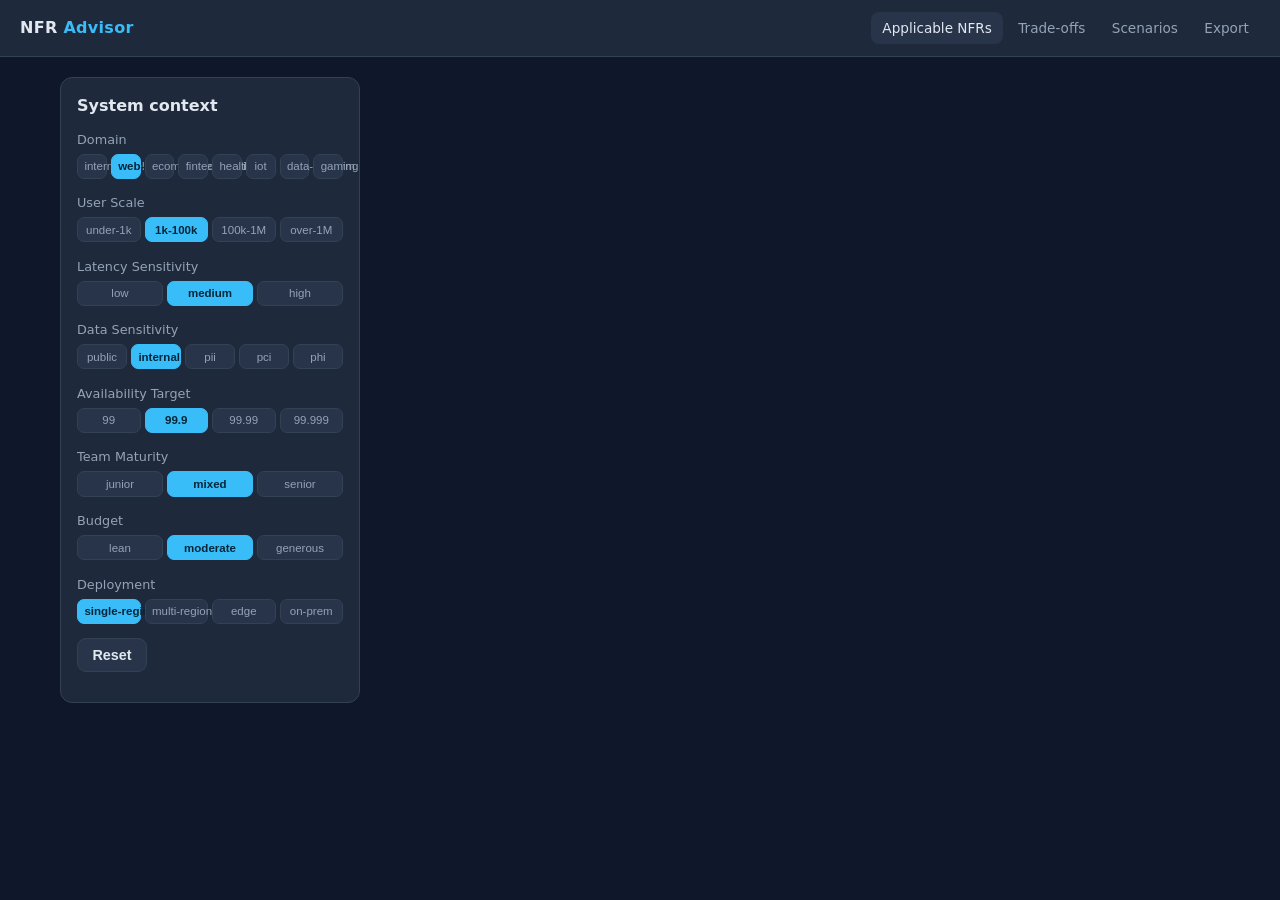
==== index.html @ 0838ad4c "Rebuild as data-driven app; drop p5 canvas Replace the p5.js canvas MicroSims with a data-driven UI " ====
<!DOCTYPE html>
<html lang="en">
<head>
  <meta charset="utf-8" />
  <meta name="viewport" content="width=device-width, initial-scale=1" />
  <title>NFR Advisor</title>
  <link rel="stylesheet" href="css/style.css" />
</head>
<body>
  <header class="topbar">
    <div class="brand">NFR&nbsp;<span>Advisor</span></div>
    <nav id="tabs"></nav>
  </header>
  <div class="wrap">
    <div class="layout">
      <aside class="panel" id="rail"></aside>
      <main id="view"></main>
    </div>
  </div>
  <script src="js/engine.js"></script>
  <script src="js/ui.js"></script>
  <script src="js/app.js"></script>
</body>
</html>
---- css/style.css ----
:root {
  --bg: #0f172a;
  --panel: #1e293b;
  --panel-2: #273449;
  --ink: #e2e8f0;
  --muted: #94a3b8;
  --line: #334155;
  --accent: #38bdf8;
  --accent-2: #818cf8;
  --good: #22c55e;
  --warn: #eab308;
  --bad: #ef4444;
  --radius: 12px;
  --mono: ui-monospace, SFMono-Regular, "SF Mono", Menlo, Consolas, monospace;
  --sans: system-ui, -apple-system, "Segoe UI", Roboto, sans-serif;
}

* { box-sizing: border-box; }
body {
  margin: 0;
  font-family: var(--sans);
  background: var(--bg);
  color: var(--ink);
  line-height: 1.5;
}
a { color: var(--accent); text-decoration: none; }
a:hover { text-decoration: underline; }

header.topbar {
  display: flex; align-items: center; gap: 1rem;
  padding: 0.75rem 1.25rem;
  background: var(--panel);
  border-bottom: 1px solid var(--line);
  position: sticky; top: 0; z-index: 10;
}
header.topbar .brand { font-weight: 700; letter-spacing: 0.3px; }
header.topbar .brand span { color: var(--accent); }
header.topbar nav { display: flex; gap: 0.25rem; flex-wrap: wrap; margin-left: auto; }
header.topbar nav a {
  padding: 0.35rem 0.7rem; border-radius: 8px; color: var(--muted);
  font-size: 0.85rem;
}
header.topbar nav a.active, header.topbar nav a:hover {
  background: var(--panel-2); color: var(--ink); text-decoration: none;
}

.wrap { max-width: 1200px; margin: 0 auto; padding: 1.25rem; }
.layout { display: grid; grid-template-columns: 300px 1fr; gap: 1rem; align-items: start; }
@media (max-width: 860px) { .layout { grid-template-columns: 1fr; } }

.panel {
  background: var(--panel); border: 1px solid var(--line);
  border-radius: var(--radius); padding: 1rem;
}
.panel h2 { margin: 0 0 0.75rem; font-size: 1rem; }
.panel h3 { margin: 1rem 0 0.4rem; font-size: 0.85rem; color: var(--muted); text-transform: uppercase; letter-spacing: 0.5px; }

.control { margin-bottom: 0.9rem; }
.control label { display: block; font-size: 0.8rem; color: var(--muted); margin-bottom: 0.3rem; }
.control select, .control input[type=text], .control textarea {
  width: 100%; padding: 0.45rem 0.55rem; background: var(--panel-2);
  border: 1px solid var(--line); color: var(--ink); border-radius: 8px; font-size: 0.9rem;
}
.seg { display: flex; flex-wrap: wrap; gap: 0.25rem; }
.seg button {
  flex: 1; min-width: 0; padding: 0.35rem 0.4rem; font-size: 0.72rem;
  background: var(--panel-2); border: 1px solid var(--line); color: var(--muted);
  border-radius: 7px; cursor: pointer; white-space: nowrap;
}
.seg button.active { background: var(--accent); color: #04263a; border-color: var(--accent); font-weight: 600; }

canvas { display: block; border-radius: var(--radius); }
.canvas-host { background: #0b1220; border: 1px solid var(--line); border-radius: var(--radius); overflow: hidden; }

.btn {
  display: inline-block; padding: 0.5rem 0.9rem; border-radius: 9px; cursor: pointer;
  background: var(--accent); color: #04263a; border: none; font-weight: 600; font-size: 0.9rem;
}
.btn.secondary { background: var(--panel-2); color: var(--ink); border: 1px solid var(--line); }
.btn:hover { filter: brightness(1.08); }

.legend { display: flex; flex-wrap: wrap; gap: 0.5rem 1rem; font-size: 0.75rem; color: var(--muted); margin-top: 0.6rem; }
.legend .dot { display: inline-block; width: 10px; height: 10px; border-radius: 50%; margin-right: 0.3rem; vertical-align: middle; }

.detail-card { font-size: 0.9rem; }
.detail-card .tag {
  display: inline-block; font-size: 0.7rem; padding: 0.1rem 0.5rem; border-radius: 999px;
  background: var(--panel-2); color: var(--muted); margin-right: 0.3rem; margin-bottom: 0.3rem;
}
.detail-card ul { margin: 0.3rem 0 0.6rem; padding-left: 1.1rem; }
.detail-card code, .mono { font-family: var(--mono); font-size: 0.82rem; }
.kv { color: var(--muted); font-size: 0.8rem; }

.cards { display: grid; grid-template-columns: repeat(auto-fill, minmax(240px, 1fr)); gap: 0.75rem; }
.nfr-card { background: var(--panel-2); border: 1px solid var(--line); border-radius: 10px; padding: 0.8rem; border-left: 4px solid var(--line); }
.nfr-card .name { font-weight: 600; margin-bottom: 0.2rem; }
.nfr-card .bar { height: 6px; border-radius: 3px; background: #0b1220; overflow: hidden; margin: 0.4rem 0; }
.nfr-card .bar > i { display: block; height: 100%; border-radius: 3px; }
.tier-high { color: var(--good); } .tier-medium { color: var(--warn); } .tier-low { color: var(--muted); }

pre.export {
  background: #0b1220; border: 1px solid var(--line); border-radius: 10px;
  padding: 1rem; overflow: auto; font-family: var(--mono); font-size: 0.8rem; color: #cbd5e1; max-height: 60vh;
}
.hint { color: var(--muted); font-size: 0.85rem; }
.row { display: flex; gap: 0.6rem; flex-wrap: wrap; align-items: center; }
.spacer { flex: 1; }
table.tt { width: 100%; border-collapse: collapse; font-size: 0.85rem; }
table.tt th, table.tt td { text-align: left; padding: 0.4rem 0.5rem; border-bottom: 1px solid var(--line); }
table.tt th { color: var(--muted); font-weight: 600; }
.pill { font-size: 0.7rem; padding: 0.1rem 0.5rem; border-radius: 999px; }
.pill.conflict { background: #3a1212; color: #fca5a5; }
.pill.resolved { background: #12351f; color: #86efac; }

/* toolbar above tables */
.toolbar { display: flex; flex-wrap: wrap; gap: 0.5rem; align-items: center; margin-bottom: 0.8rem; }
.toolbar input[type=text], .toolbar select {
  padding: 0.4rem 0.55rem; background: var(--panel-2); border: 1px solid var(--line);
  color: var(--ink); border-radius: 8px; font-size: 0.85rem;
}
.toolbar .grow { flex: 1; min-width: 140px; }

/* data table */
table.data { width: 100%; border-collapse: collapse; font-size: 0.85rem; }
table.data th { text-align: left; padding: 0.5rem; border-bottom: 2px solid var(--line); color: var(--muted); font-weight: 600; cursor: pointer; user-select: none; white-space: nowrap; }
table.data th .arrow { color: var(--accent); font-size: 0.7rem; }
table.data td { padding: 0.5rem; border-bottom: 1px solid var(--line); vertical-align: top; }
table.data tr.row-main { cursor: pointer; }
table.data tr.row-main:hover { background: var(--panel-2); }
table.data tr.row-detail td { background: #0b1220; }
.score-bar { display: inline-block; width: 70px; height: 8px; border-radius: 4px; background: #0b1220; overflow: hidden; vertical-align: middle; margin-right: 0.4rem; }
.score-bar > i { display: block; height: 100%; }
.badge { font-size: 0.68rem; padding: 0.1rem 0.45rem; border-radius: 6px; font-weight: 600; }
.badge.high { background: #12351f; color: #86efac; } .badge.medium { background: #3a3212; color: #fde68a; } .badge.low { background: #273449; color: #94a3b8; }
.catdot { display: inline-block; width: 9px; height: 9px; border-radius: 50%; margin-right: 0.4rem; vertical-align: middle; }
.why { font-size: 0.8rem; color: var(--muted); }
.why .tag { display: inline-block; font-size: 0.68rem; padding: 0.1rem 0.45rem; border-radius: 999px; background: var(--panel); border: 1px solid var(--line); margin: 0.15rem 0.15rem 0 0; }

/* trade-off matrix */
.matrix { border-collapse: collapse; font-size: 0.72rem; margin: 0.3rem 0 1rem; }
.matrix th, .matrix td { border: 1px solid var(--line); width: 30px; height: 30px; text-align: center; padding: 0; }
.matrix th.rh, .matrix td.rh { text-align: right; white-space: nowrap; padding: 0 0.5rem; width: auto; color: var(--ink); }
.matrix th.ch { color: var(--muted); }
.matrix td.self { background: #0b1220; color: var(--line); }
.matrix td.conflict { background: #3a1212; cursor: pointer; }
.matrix td.conflict.win { background: #14532d; color: #bbf7d0; }
.matrix td.conflict.lose { background: #2a1414; color: #7f1d1d; }
.matrix td.reinforce { background: #14361f; }
.matrix td.conflict:hover { outline: 2px solid var(--accent); outline-offset: -2px; }
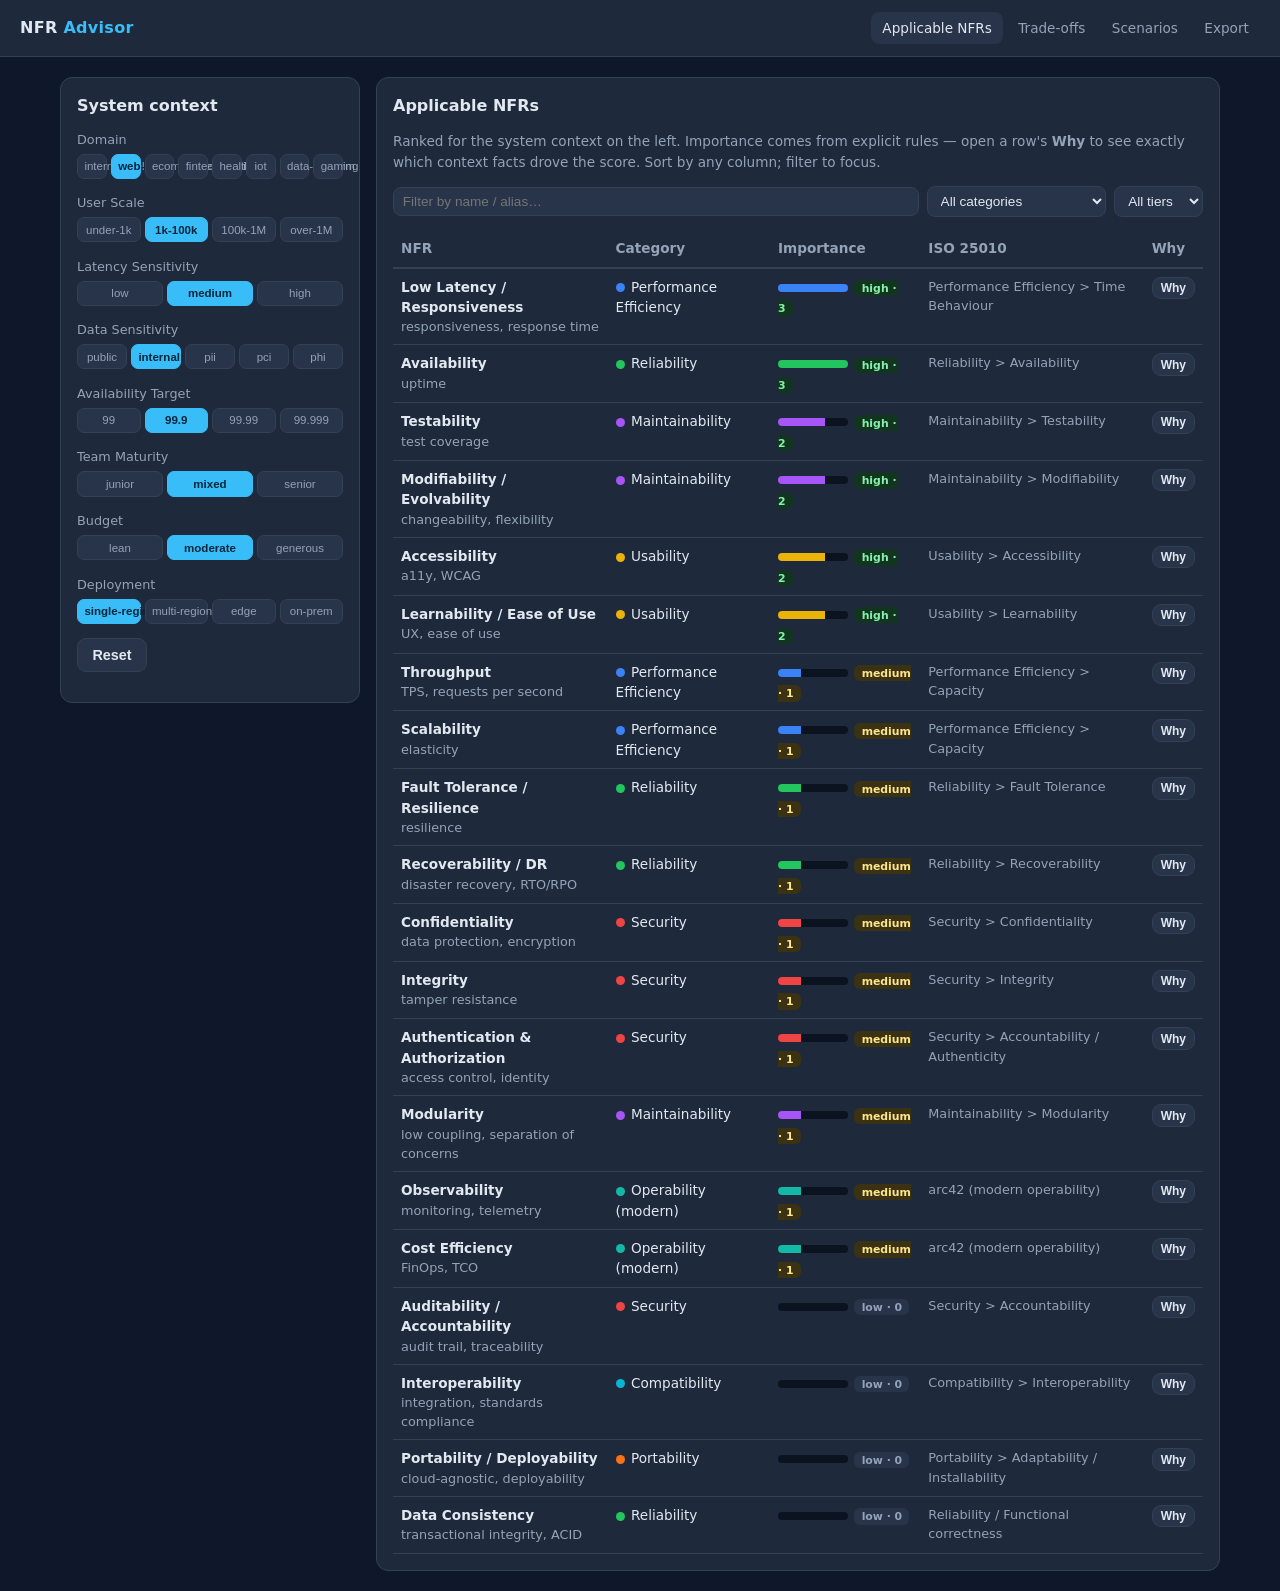
==== commit aea6f18c: "Fix TDZ crash: esc/whyTags used before initialization Found by headless UI smoke test. switchTo() ra" ====
--- a/index.html
+++ b/index.html
@@ -4,6 +4,7 @@
   <meta charset="utf-8" />
   <meta name="viewport" content="width=device-width, initial-scale=1" />
   <title>NFR Advisor</title>
+  <link rel="icon" href="data:," />
   <link rel="stylesheet" href="css/style.css" />
 </head>
 <body>
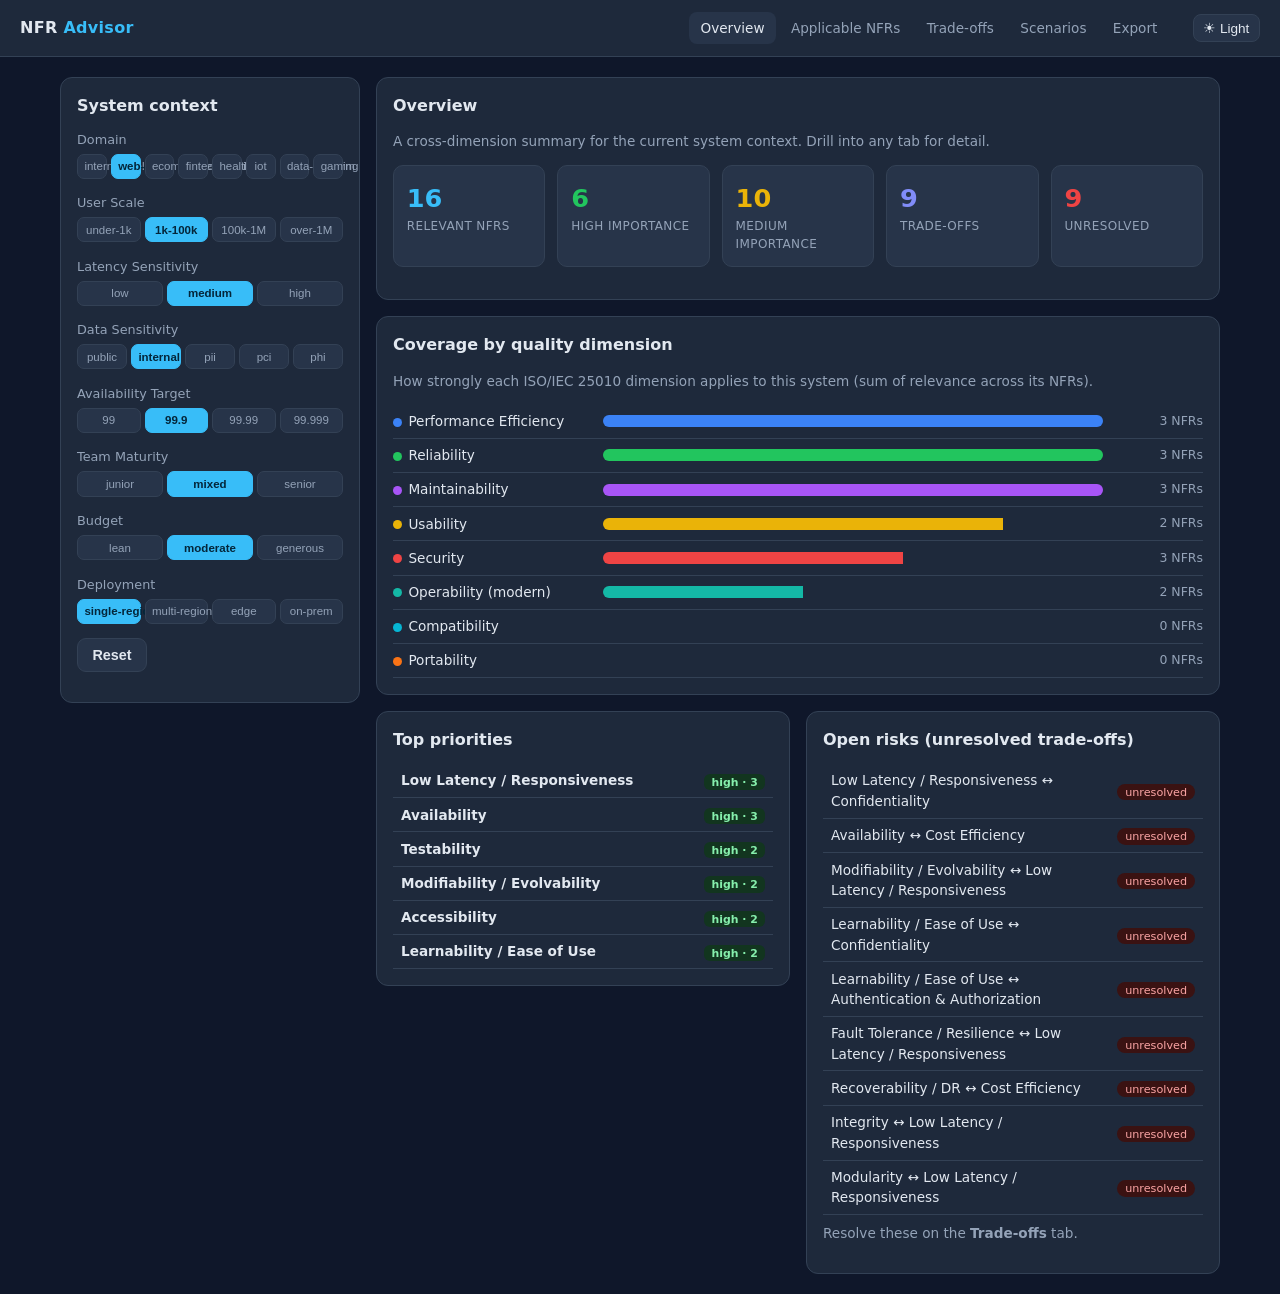
==== commit 31de9340: "Add dark/light theme + Overview dashboard + grouped dimension sections - Theme: dark/light toggle in" ====
--- a/index.html
+++ b/index.html
@@ -5,12 +5,17 @@
   <meta name="viewport" content="width=device-width, initial-scale=1" />
   <title>NFR Advisor</title>
   <link rel="icon" href="data:," />
+  <script>
+    /* apply saved theme before first paint to avoid flash */
+    (function () { try { document.documentElement.setAttribute("data-theme", localStorage.getItem("nfr-theme") || "dark"); } catch (e) { document.documentElement.setAttribute("data-theme", "dark"); } })();
+  </script>
   <link rel="stylesheet" href="css/style.css" />
 </head>
 <body>
   <header class="topbar">
     <div class="brand">NFR&nbsp;<span>Advisor</span></div>
     <nav id="tabs"></nav>
+    <button class="theme-toggle" id="themeToggle" title="Toggle light / dark" aria-label="Toggle theme"></button>
   </header>
   <div class="wrap">
     <div class="layout">
--- a/css/style.css
+++ b/css/style.css
@@ -1,7 +1,8 @@
-:root {
+:root, :root[data-theme="dark"] {
   --bg: #0f172a;
   --panel: #1e293b;
   --panel-2: #273449;
+  --code-bg: var(--code-bg);
   --ink: #e2e8f0;
   --muted: #94a3b8;
   --line: #334155;
@@ -10,9 +11,43 @@
   --good: #22c55e;
   --warn: #eab308;
   --bad: #ef4444;
+  /* tier / relation chips */
+  --high-bg: #12351f; --high-ink: #86efac;
+  --med-bg: #3a3212;  --med-ink: #fde68a;
+  --low-bg: #273449;  --low-ink: #94a3b8;
+  --conflict-bg: #3a1212; --conflict-ink: #fca5a5;
+  --win-bg: #14532d;  --win-ink: #bbf7d0;
+  --lose-bg: #2a1414; --lose-ink: #7f1d1d;
+  --reinforce-bg: #14361f;
+  --on-accent: #04263a;
+  --shadow: 0 1px 2px rgba(0,0,0,0.4);
   --radius: 12px;
   --mono: ui-monospace, SFMono-Regular, "SF Mono", Menlo, Consolas, monospace;
   --sans: system-ui, -apple-system, "Segoe UI", Roboto, sans-serif;
+}
+
+:root[data-theme="light"] {
+  --bg: #f4f6fb;
+  --panel: #ffffff;
+  --panel-2: #eef2f8;
+  --code-bg: #f1f5f9;
+  --ink: #1e293b;
+  --muted: #64748b;
+  --line: #d8dee8;
+  --accent: #0284c7;
+  --accent-2: #6366f1;
+  --good: #16a34a;
+  --warn: #ca8a04;
+  --bad: #dc2626;
+  --high-bg: #dcfce7; --high-ink: #166534;
+  --med-bg: #fef3c7;  --med-ink: #92400e;
+  --low-bg: #e2e8f0;  --low-ink: #475569;
+  --conflict-bg: #fee2e2; --conflict-ink: #b91c1c;
+  --win-bg: #bbf7d0;  --win-ink: #14532d;
+  --lose-bg: #fee2e2; --lose-ink: #ef9a9a;
+  --reinforce-bg: #d1fae5;
+  --on-accent: #ffffff;
+  --shadow: 0 1px 3px rgba(15,23,42,0.08);
 }
 
 * { box-sizing: border-box; }
@@ -67,14 +102,11 @@
   background: var(--panel-2); border: 1px solid var(--line); color: var(--muted);
   border-radius: 7px; cursor: pointer; white-space: nowrap;
 }
-.seg button.active { background: var(--accent); color: #04263a; border-color: var(--accent); font-weight: 600; }
-
-canvas { display: block; border-radius: var(--radius); }
-.canvas-host { background: #0b1220; border: 1px solid var(--line); border-radius: var(--radius); overflow: hidden; }
+.seg button.active { background: var(--accent); color: var(--on-accent); border-color: var(--accent); font-weight: 600; }
 
 .btn {
   display: inline-block; padding: 0.5rem 0.9rem; border-radius: 9px; cursor: pointer;
-  background: var(--accent); color: #04263a; border: none; font-weight: 600; font-size: 0.9rem;
+  background: var(--accent); color: var(--on-accent); border: none; font-weight: 600; font-size: 0.9rem;
 }
 .btn.secondary { background: var(--panel-2); color: var(--ink); border: 1px solid var(--line); }
 .btn:hover { filter: brightness(1.08); }
@@ -94,12 +126,12 @@
 .cards { display: grid; grid-template-columns: repeat(auto-fill, minmax(240px, 1fr)); gap: 0.75rem; }
 .nfr-card { background: var(--panel-2); border: 1px solid var(--line); border-radius: 10px; padding: 0.8rem; border-left: 4px solid var(--line); }
 .nfr-card .name { font-weight: 600; margin-bottom: 0.2rem; }
-.nfr-card .bar { height: 6px; border-radius: 3px; background: #0b1220; overflow: hidden; margin: 0.4rem 0; }
+.nfr-card .bar { height: 6px; border-radius: 3px; background: var(--code-bg); overflow: hidden; margin: 0.4rem 0; }
 .nfr-card .bar > i { display: block; height: 100%; border-radius: 3px; }
 .tier-high { color: var(--good); } .tier-medium { color: var(--warn); } .tier-low { color: var(--muted); }
 
 pre.export {
-  background: #0b1220; border: 1px solid var(--line); border-radius: 10px;
+  background: var(--code-bg); border: 1px solid var(--line); border-radius: 10px;
   padding: 1rem; overflow: auto; font-family: var(--mono); font-size: 0.8rem; color: #cbd5e1; max-height: 60vh;
 }
 .hint { color: var(--muted); font-size: 0.85rem; }
@@ -109,8 +141,8 @@
 table.tt th, table.tt td { text-align: left; padding: 0.4rem 0.5rem; border-bottom: 1px solid var(--line); }
 table.tt th { color: var(--muted); font-weight: 600; }
 .pill { font-size: 0.7rem; padding: 0.1rem 0.5rem; border-radius: 999px; }
-.pill.conflict { background: #3a1212; color: #fca5a5; }
-.pill.resolved { background: #12351f; color: #86efac; }
+.pill.conflict { background: var(--conflict-bg); color: var(--conflict-ink); }
+.pill.resolved { background: var(--high-bg); color: var(--high-ink); }
 
 /* toolbar above tables */
 .toolbar { display: flex; flex-wrap: wrap; gap: 0.5rem; align-items: center; margin-bottom: 0.8rem; }
@@ -127,11 +159,11 @@
 table.data td { padding: 0.5rem; border-bottom: 1px solid var(--line); vertical-align: top; }
 table.data tr.row-main { cursor: pointer; }
 table.data tr.row-main:hover { background: var(--panel-2); }
-table.data tr.row-detail td { background: #0b1220; }
-.score-bar { display: inline-block; width: 70px; height: 8px; border-radius: 4px; background: #0b1220; overflow: hidden; vertical-align: middle; margin-right: 0.4rem; }
+table.data tr.row-detail td { background: var(--code-bg); }
+.score-bar { display: inline-block; width: 70px; height: 8px; border-radius: 4px; background: var(--code-bg); overflow: hidden; vertical-align: middle; margin-right: 0.4rem; }
 .score-bar > i { display: block; height: 100%; }
 .badge { font-size: 0.68rem; padding: 0.1rem 0.45rem; border-radius: 6px; font-weight: 600; }
-.badge.high { background: #12351f; color: #86efac; } .badge.medium { background: #3a3212; color: #fde68a; } .badge.low { background: #273449; color: #94a3b8; }
+.badge.high { background: var(--high-bg); color: var(--high-ink); } .badge.medium { background: var(--med-bg); color: var(--med-ink); } .badge.low { background: var(--low-bg); color: var(--low-ink); }
 .catdot { display: inline-block; width: 9px; height: 9px; border-radius: 50%; margin-right: 0.4rem; vertical-align: middle; }
 .why { font-size: 0.8rem; color: var(--muted); }
 .why .tag { display: inline-block; font-size: 0.68rem; padding: 0.1rem 0.45rem; border-radius: 999px; background: var(--panel); border: 1px solid var(--line); margin: 0.15rem 0.15rem 0 0; }
@@ -141,9 +173,50 @@
 .matrix th, .matrix td { border: 1px solid var(--line); width: 30px; height: 30px; text-align: center; padding: 0; }
 .matrix th.rh, .matrix td.rh { text-align: right; white-space: nowrap; padding: 0 0.5rem; width: auto; color: var(--ink); }
 .matrix th.ch { color: var(--muted); }
-.matrix td.self { background: #0b1220; color: var(--line); }
-.matrix td.conflict { background: #3a1212; cursor: pointer; }
-.matrix td.conflict.win { background: #14532d; color: #bbf7d0; }
-.matrix td.conflict.lose { background: #2a1414; color: #7f1d1d; }
-.matrix td.reinforce { background: #14361f; }
+.matrix td.self { background: var(--code-bg); color: var(--line); }
+.matrix td.conflict { background: var(--conflict-bg); color: var(--conflict-ink); cursor: pointer; }
+.matrix td.conflict.win { background: var(--win-bg); color: var(--win-ink); }
+.matrix td.conflict.lose { background: var(--lose-bg); color: var(--lose-ink); }
+.matrix td.reinforce { background: var(--reinforce-bg); }
 .matrix td.conflict:hover { outline: 2px solid var(--accent); outline-offset: -2px; }
+
+/* theme toggle */
+.theme-toggle {
+  margin-left: 0.5rem; padding: 0.3rem 0.6rem; border-radius: 8px; cursor: pointer;
+  background: var(--panel-2); border: 1px solid var(--line); color: var(--ink); font-size: 0.85rem;
+}
+.theme-toggle:hover { border-color: var(--accent); }
+
+/* overview dashboard */
+.stat-grid { display: grid; grid-template-columns: repeat(auto-fit, minmax(150px, 1fr)); gap: 0.75rem; margin-bottom: 1rem; }
+.stat { background: var(--panel-2); border: 1px solid var(--line); border-radius: 10px; padding: 0.8rem; }
+.stat .num { font-size: 1.6rem; font-weight: 700; }
+.stat .lbl { font-size: 0.75rem; color: var(--muted); text-transform: uppercase; letter-spacing: 0.4px; }
+
+.dim-row { display: flex; align-items: center; gap: 0.6rem; padding: 0.4rem 0; border-bottom: 1px solid var(--line); }
+.dim-row .dim-name { flex: 0 0 200px; font-size: 0.85rem; }
+.dim-row .meter { flex: 1; height: 12px; border-radius: 6px; background: var(--code-bg); overflow: hidden; position: relative; }
+.dim-row .meter > i { display: block; height: 100%; }
+.dim-row .dim-count { flex: 0 0 90px; text-align: right; font-size: 0.78rem; color: var(--muted); }
+
+/* collapsible dimension sections (Applicable view, grouped) */
+.section { border: 1px solid var(--line); border-radius: 10px; margin-bottom: 0.7rem; overflow: hidden; }
+.section > .section-head {
+  display: flex; align-items: center; gap: 0.6rem; padding: 0.6rem 0.8rem; cursor: pointer;
+  background: var(--panel-2); user-select: none;
+}
+.section > .section-head:hover { filter: brightness(1.05); }
+.section > .section-head .chev { color: var(--muted); transition: transform 0.15s; }
+.section.collapsed > .section-head .chev { transform: rotate(-90deg); }
+.section > .section-head .s-title { font-weight: 600; }
+.section > .section-head .s-meta { margin-left: auto; font-size: 0.78rem; color: var(--muted); }
+.section > .section-body { padding: 0.3rem 0.5rem 0.6rem; }
+.section.collapsed > .section-body { display: none; }
+.subsection { border-top: 1px solid var(--line); padding: 0.55rem 0.4rem; }
+.subsection:first-child { border-top: none; }
+.subsection .sub-head { display: flex; align-items: center; gap: 0.5rem; cursor: pointer; }
+.subsection .sub-head .sub-name { font-weight: 600; }
+.subsection .sub-detail { margin-top: 0.5rem; }
+.subsection .sub-detail h4 { margin: 0.6rem 0 0.2rem; font-size: 0.75rem; color: var(--muted); text-transform: uppercase; letter-spacing: 0.4px; }
+.iso-crumb { font-size: 0.75rem; color: var(--muted); }
+.iso-crumb b { color: var(--ink); font-weight: 600; }
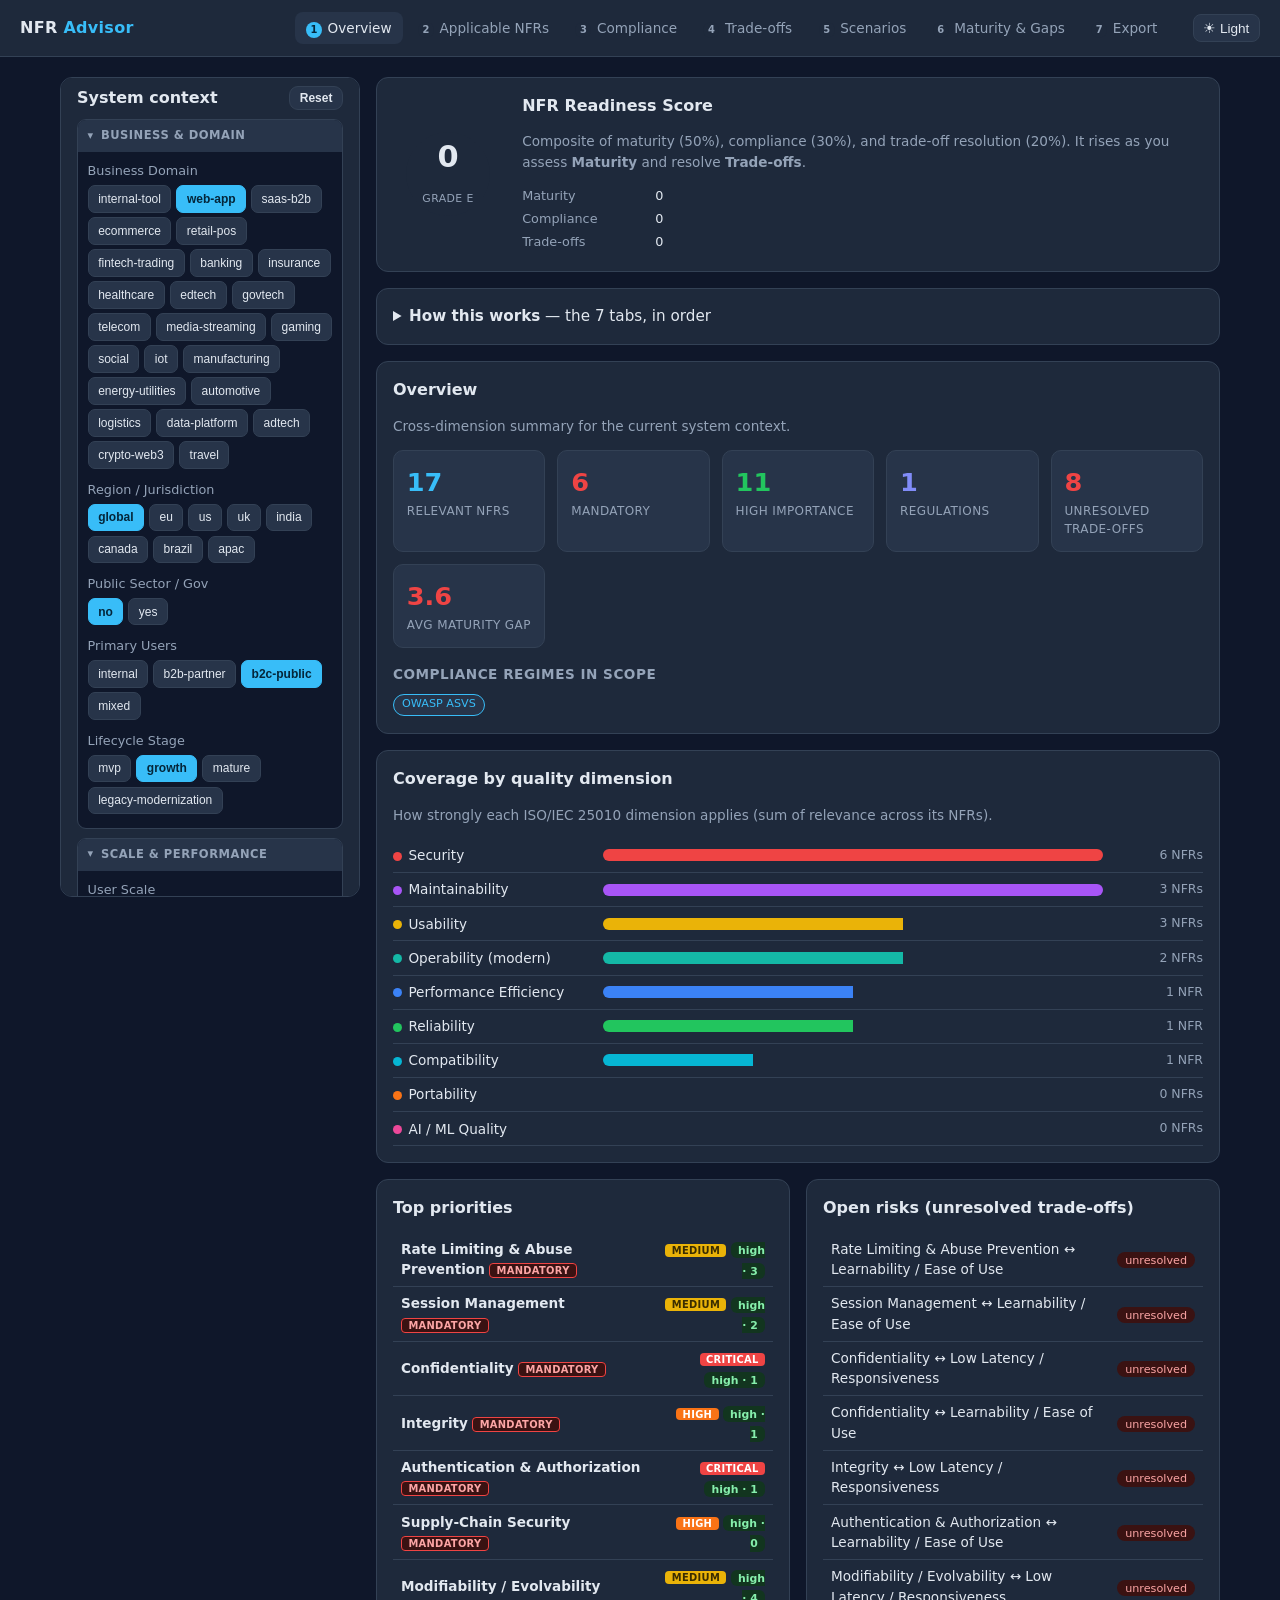
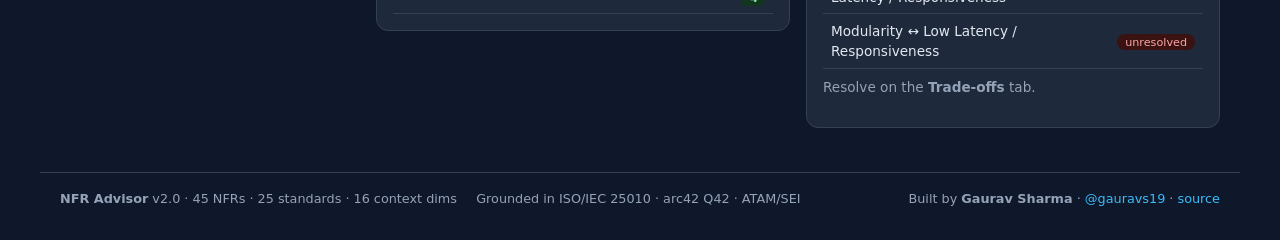
==== commit ebf7396d: "Add readiness score, nav guidance, 24 domains, footer attribution Domains 8->24 wired into scoring; " ====
--- a/index.html
+++ b/index.html
@@ -23,6 +23,14 @@
       <main id="view"></main>
     </div>
   </div>
+  <footer class="app-footer">
+    <span><strong>NFR Advisor</strong> <span id="footVersion">v2</span></span>
+    <span>Grounded in ISO/IEC&nbsp;25010 · arc42&nbsp;Q42 · ATAM/SEI</span>
+    <span class="spacer"></span>
+    <span>Built by <strong>Gaurav Sharma</strong> ·
+      <a href="https://github.com/gauravs19" target="_blank" rel="noopener">@gauravs19</a> ·
+      <a href="https://github.com/gauravs19/nfr-advisor" target="_blank" rel="noopener">source</a></span>
+  </footer>
   <script src="js/engine.js"></script>
   <script src="js/ui.js"></script>
   <script src="js/app.js"></script>
--- a/css/style.css
+++ b/css/style.css
@@ -90,16 +90,34 @@
 .panel h2 { margin: 0 0 0.75rem; font-size: 1rem; }
 .panel h3 { margin: 1rem 0 0.4rem; font-size: 0.85rem; color: var(--muted); text-transform: uppercase; letter-spacing: 0.5px; }
 
-.control { margin-bottom: 0.9rem; }
+/* context rail */
+#rail { position: sticky; top: 64px; max-height: calc(100vh - 80px); overflow-y: auto; padding-top: 0.5rem; }
+@media (max-width: 860px) { #rail { position: static; max-height: none; } }
+.rail-head { display: flex; align-items: center; justify-content: space-between; margin-bottom: 0.6rem; }
+.rail-head h2 { margin: 0; }
+.rail-head .btn { padding: 0.25rem 0.6rem; font-size: 0.75rem; }
+.rail-group { border: 1px solid var(--line); border-radius: 9px; margin-bottom: 0.55rem; overflow: hidden; background: var(--bg); }
+.rail-group-head {
+  display: flex; align-items: center; gap: 0.45rem; padding: 0.45rem 0.6rem; cursor: pointer;
+  font-size: 0.72rem; font-weight: 700; text-transform: uppercase; letter-spacing: 0.5px; color: var(--muted);
+  background: var(--panel-2); user-select: none;
+}
+.rail-group-head:hover { color: var(--ink); }
+.rail-group-head .chev { font-size: 0.7rem; transition: transform 0.15s; }
+.rail-group.collapsed .rail-group-head .chev { transform: rotate(-90deg); }
+.rail-group-body { padding: 0.6rem 0.6rem 0.2rem; }
+.rail-group.collapsed .rail-group-body { display: none; }
+
+.control { margin-bottom: 0.7rem; }
 .control label { display: block; font-size: 0.8rem; color: var(--muted); margin-bottom: 0.3rem; }
 .control select, .control input[type=text], .control textarea {
   width: 100%; padding: 0.45rem 0.55rem; background: var(--panel-2);
   border: 1px solid var(--line); color: var(--ink); border-radius: 8px; font-size: 0.9rem;
 }
-.seg { display: flex; flex-wrap: wrap; gap: 0.25rem; }
+.seg { display: flex; flex-wrap: wrap; gap: 0.3rem; }
 .seg button {
-  flex: 1; min-width: 0; padding: 0.35rem 0.4rem; font-size: 0.72rem;
-  background: var(--panel-2); border: 1px solid var(--line); color: var(--muted);
+  flex: 0 1 auto; padding: 0.35rem 0.6rem; font-size: 0.75rem;
+  background: var(--panel-2); border: 1px solid var(--line); color: var(--ink);
   border-radius: 7px; cursor: pointer; white-space: nowrap;
 }
 .seg button.active { background: var(--accent); color: var(--on-accent); border-color: var(--accent); font-weight: 600; }
@@ -132,7 +150,7 @@
 
 pre.export {
   background: var(--code-bg); border: 1px solid var(--line); border-radius: 10px;
-  padding: 1rem; overflow: auto; font-family: var(--mono); font-size: 0.8rem; color: #cbd5e1; max-height: 60vh;
+  padding: 1rem; overflow: auto; font-family: var(--mono); font-size: 0.82rem; color: var(--ink); max-height: 60vh; line-height: 1.6;
 }
 .hint { color: var(--muted); font-size: 0.85rem; }
 .row { display: flex; gap: 0.6rem; flex-wrap: wrap; align-items: center; }
@@ -220,3 +238,53 @@
 .subsection .sub-detail h4 { margin: 0.6rem 0 0.2rem; font-size: 0.75rem; color: var(--muted); text-transform: uppercase; letter-spacing: 0.4px; }
 .iso-crumb { font-size: 0.75rem; color: var(--muted); }
 .iso-crumb b { color: var(--ink); font-weight: 600; }
+
+/* severity chips */
+.sev { font-size: 0.62rem; padding: 0.06rem 0.4rem; border-radius: 4px; font-weight: 700; text-transform: uppercase; letter-spacing: 0.3px; }
+.sev.critical { background: var(--bad); color: #fff; }
+.sev.high { background: #f97316; color: #fff; }
+.sev.medium { background: var(--warn); color: #3a2d00; }
+.sev.low { background: var(--low-bg); color: var(--low-ink); }
+
+/* mandatory + regulation chips */
+.mand { font-size: 0.62rem; padding: 0.06rem 0.4rem; border-radius: 4px; font-weight: 700; letter-spacing: 0.3px; background: var(--conflict-bg); color: var(--conflict-ink); border: 1px solid var(--bad); }
+.reg-chip { display: inline-block; font-size: 0.7rem; padding: 0.1rem 0.5rem; margin: 0.1rem 0.15rem 0.1rem 0; border-radius: 999px; background: var(--panel-2); border: 1px solid var(--accent); color: var(--accent); }
+
+/* 6-part scenario grid */
+.qa-grid { display: grid; grid-template-columns: max-content 1fr; gap: 0.2rem 0.7rem; font-size: 0.83rem; margin: 0.3rem 0 0.2rem; }
+.qa-grid dt { color: var(--muted); font-weight: 600; }
+.qa-grid dd { margin: 0; }
+
+/* maturity gap bar */
+.gap-bar { display: inline-block; width: 64px; height: 8px; border-radius: 4px; background: var(--code-bg); overflow: hidden; vertical-align: middle; margin-right: 0.35rem; }
+.gap-bar > i { display: block; height: 100%; }
+
+/* tab step numbers */
+header.topbar nav a .step { display: inline-flex; align-items: center; justify-content: center; width: 16px; height: 16px; margin-right: 0.35rem; border-radius: 50%; background: var(--panel); color: var(--muted); font-size: 0.62rem; font-weight: 700; }
+header.topbar nav a.active .step { background: var(--accent); color: var(--on-accent); }
+
+/* readiness score panel */
+.score-panel { display: flex; align-items: center; gap: 1.2rem; }
+.score-gauge { flex: 0 0 auto; width: 110px; height: 110px; border-radius: 50%; display: grid; place-items: center; }
+.score-inner { width: 84px; height: 84px; border-radius: 50%; background: var(--panel); display: grid; place-items: center; text-align: center; }
+.score-num { font-size: 1.9rem; font-weight: 800; line-height: 1; }
+.score-grade { font-size: 0.68rem; color: var(--muted); text-transform: uppercase; letter-spacing: 0.4px; }
+.score-body { flex: 1; }
+.comp-row { display: flex; align-items: center; gap: 0.6rem; margin: 0.25rem 0; }
+.comp-l { flex: 0 0 90px; font-size: 0.8rem; color: var(--muted); }
+.comp-v { flex: 0 0 32px; text-align: right; font-size: 0.8rem; }
+@media (max-width: 560px) { .score-panel { flex-direction: column; text-align: center; } }
+
+/* guide */
+details.guide summary { cursor: pointer; font-size: 0.95rem; }
+.guide-row { display: grid; grid-template-columns: 160px 1fr; gap: 0.6rem; padding: 0.35rem 0; border-top: 1px solid var(--line); }
+.guide-row:first-child { border-top: none; }
+.guide-t { font-weight: 600; font-size: 0.85rem; }
+@media (max-width: 560px) { .guide-row { grid-template-columns: 1fr; } }
+
+/* footer */
+footer.app-footer { max-width: 1200px; margin: 1.5rem auto 0; padding: 1rem 1.25rem 2rem; border-top: 1px solid var(--line); color: var(--muted); font-size: 0.8rem; display: flex; flex-wrap: wrap; gap: 0.5rem 1.2rem; align-items: center; }
+footer.app-footer a { color: var(--accent); }
+footer.app-footer .spacer { flex: 1; }
+select[data-mat] { padding: 0.25rem 0.4rem; background: var(--panel-2); border: 1px solid var(--line); color: var(--ink); border-radius: 6px; }
+table.data input[type=text] { padding: 0.3rem 0.45rem; background: var(--panel-2); border: 1px solid var(--line); color: var(--ink); border-radius: 6px; }
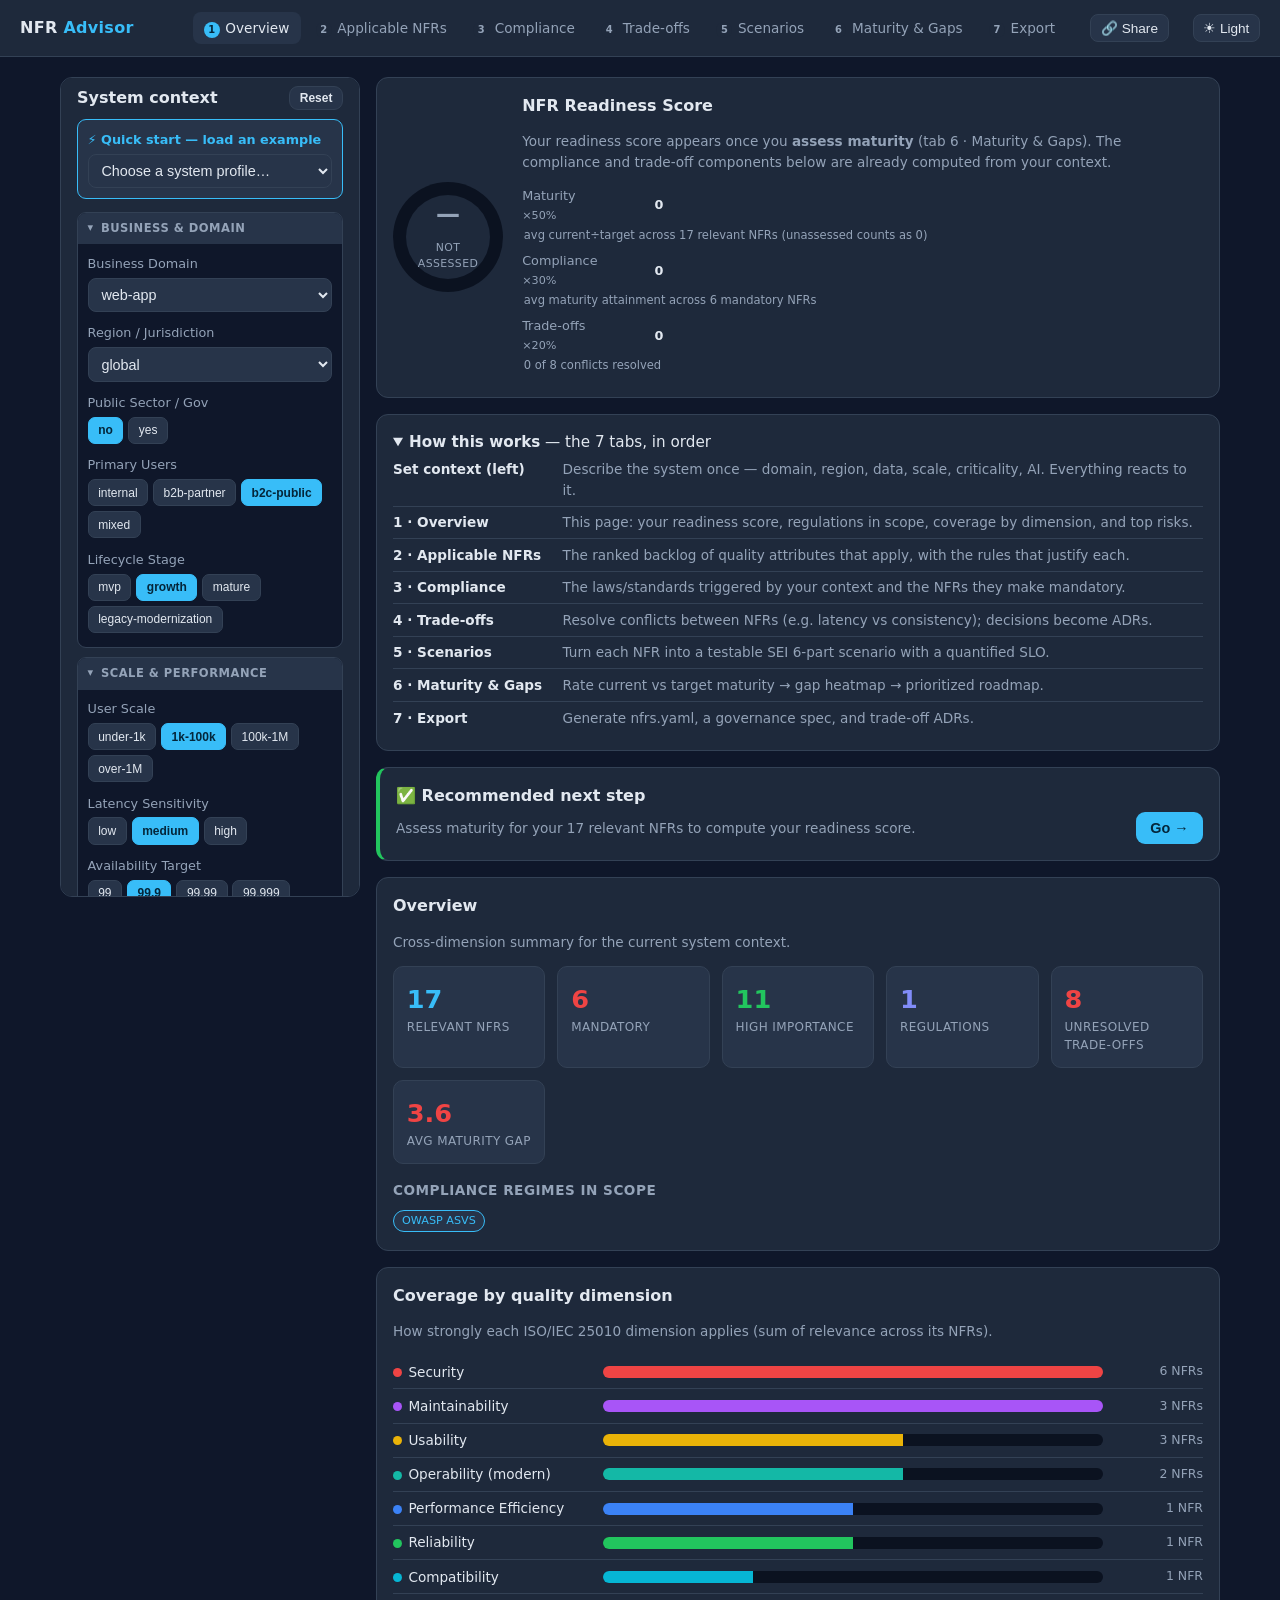
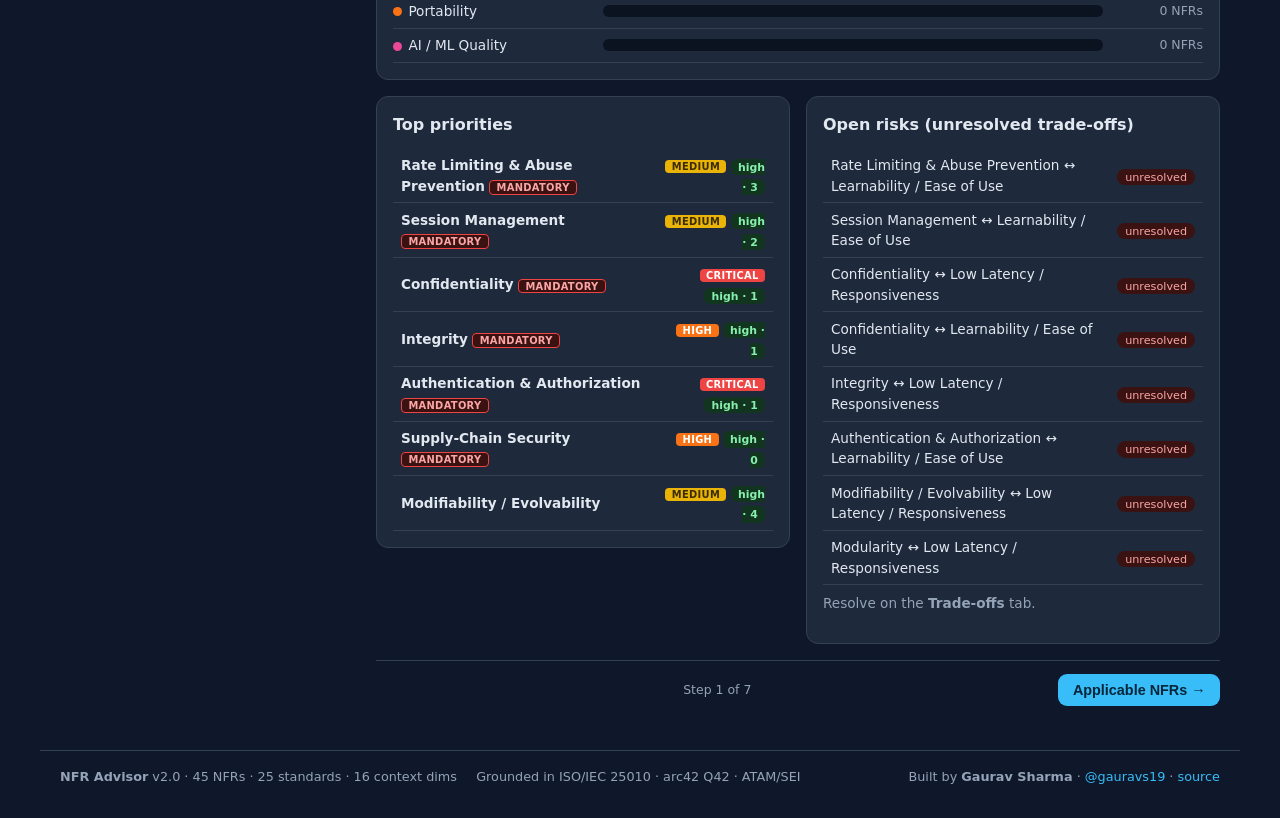
==== commit 9dc67c63: "Full reset, shareable permalinks, JSON state I/O, and a11y pass - Reset now clears all assessment st" ====
--- a/index.html
+++ b/index.html
@@ -14,13 +14,14 @@
 <body>
   <header class="topbar">
     <div class="brand">NFR&nbsp;<span>Advisor</span></div>
-    <nav id="tabs"></nav>
+    <nav id="tabs" role="tablist" aria-label="NFR workflow steps"></nav>
+    <button class="theme-toggle" id="shareBtn" title="Copy a shareable link to this assessment">🔗 Share</button>
     <button class="theme-toggle" id="themeToggle" title="Toggle light / dark" aria-label="Toggle theme"></button>
   </header>
   <div class="wrap">
     <div class="layout">
       <aside class="panel" id="rail"></aside>
-      <main id="view"></main>
+      <main id="view" role="tabpanel" tabindex="0"></main>
     </div>
   </div>
   <footer class="app-footer">
--- a/css/style.css
+++ b/css/style.css
@@ -2,7 +2,7 @@
   --bg: #0f172a;
   --panel: #1e293b;
   --panel-2: #273449;
-  --code-bg: var(--code-bg);
+  --code-bg: #0b1220;
   --ink: #e2e8f0;
   --muted: #94a3b8;
   --line: #334155;
@@ -272,7 +272,14 @@
 .score-body { flex: 1; }
 .comp-row { display: flex; align-items: center; gap: 0.6rem; margin: 0.25rem 0; }
 .comp-l { flex: 0 0 90px; font-size: 0.8rem; color: var(--muted); }
-.comp-v { flex: 0 0 32px; text-align: right; font-size: 0.8rem; }
+.comp-v { flex: 0 0 32px; text-align: right; font-size: 0.8rem; font-weight: 700; }
+.comp-w { color: var(--muted); font-weight: 400; font-size: 0.7rem; }
+.comp-ex { font-size: 0.72rem; color: var(--muted); margin: -0.1rem 0 0.4rem 0; padding-left: 0.1rem; }
+
+/* workflow back / next nav */
+.view-nav { display: flex; align-items: center; gap: 0.6rem; margin-top: 1rem; padding-top: 0.8rem; border-top: 1px solid var(--line); }
+.view-nav .step-of { flex: 1; text-align: center; font-size: 0.78rem; color: var(--muted); }
+.view-nav .btn { min-width: 120px; }
 @media (max-width: 560px) { .score-panel { flex-direction: column; text-align: center; } }
 
 /* guide */
@@ -282,9 +289,19 @@
 .guide-t { font-weight: 600; font-size: 0.85rem; }
 @media (max-width: 560px) { .guide-row { grid-template-columns: 1fr; } }
 
+/* quick-start + next-step */
+.control.quickstart { background: var(--panel-2); border: 1px solid var(--accent); border-radius: 9px; padding: 0.6rem; margin-bottom: 0.8rem; }
+.control.quickstart label { color: var(--accent); font-weight: 600; }
+.panel.nextstep { border-left: 4px solid var(--good); }
+.panel.nextstep .btn { white-space: nowrap; }
+
 /* footer */
 footer.app-footer { max-width: 1200px; margin: 1.5rem auto 0; padding: 1rem 1.25rem 2rem; border-top: 1px solid var(--line); color: var(--muted); font-size: 0.8rem; display: flex; flex-wrap: wrap; gap: 0.5rem 1.2rem; align-items: center; }
 footer.app-footer a { color: var(--accent); }
 footer.app-footer .spacer { flex: 1; }
 select[data-mat] { padding: 0.25rem 0.4rem; background: var(--panel-2); border: 1px solid var(--line); color: var(--ink); border-radius: 6px; }
 table.data input[type=text] { padding: 0.3rem 0.45rem; background: var(--panel-2); border: 1px solid var(--line); color: var(--ink); border-radius: 6px; }
+
+/* accessibility */
+.sr-only { position: absolute; width: 1px; height: 1px; padding: 0; margin: -1px; overflow: hidden; clip: rect(0, 0, 0, 0); white-space: nowrap; border: 0; }
+:focus-visible { outline: 2px solid var(--accent); outline-offset: 2px; border-radius: 4px; }
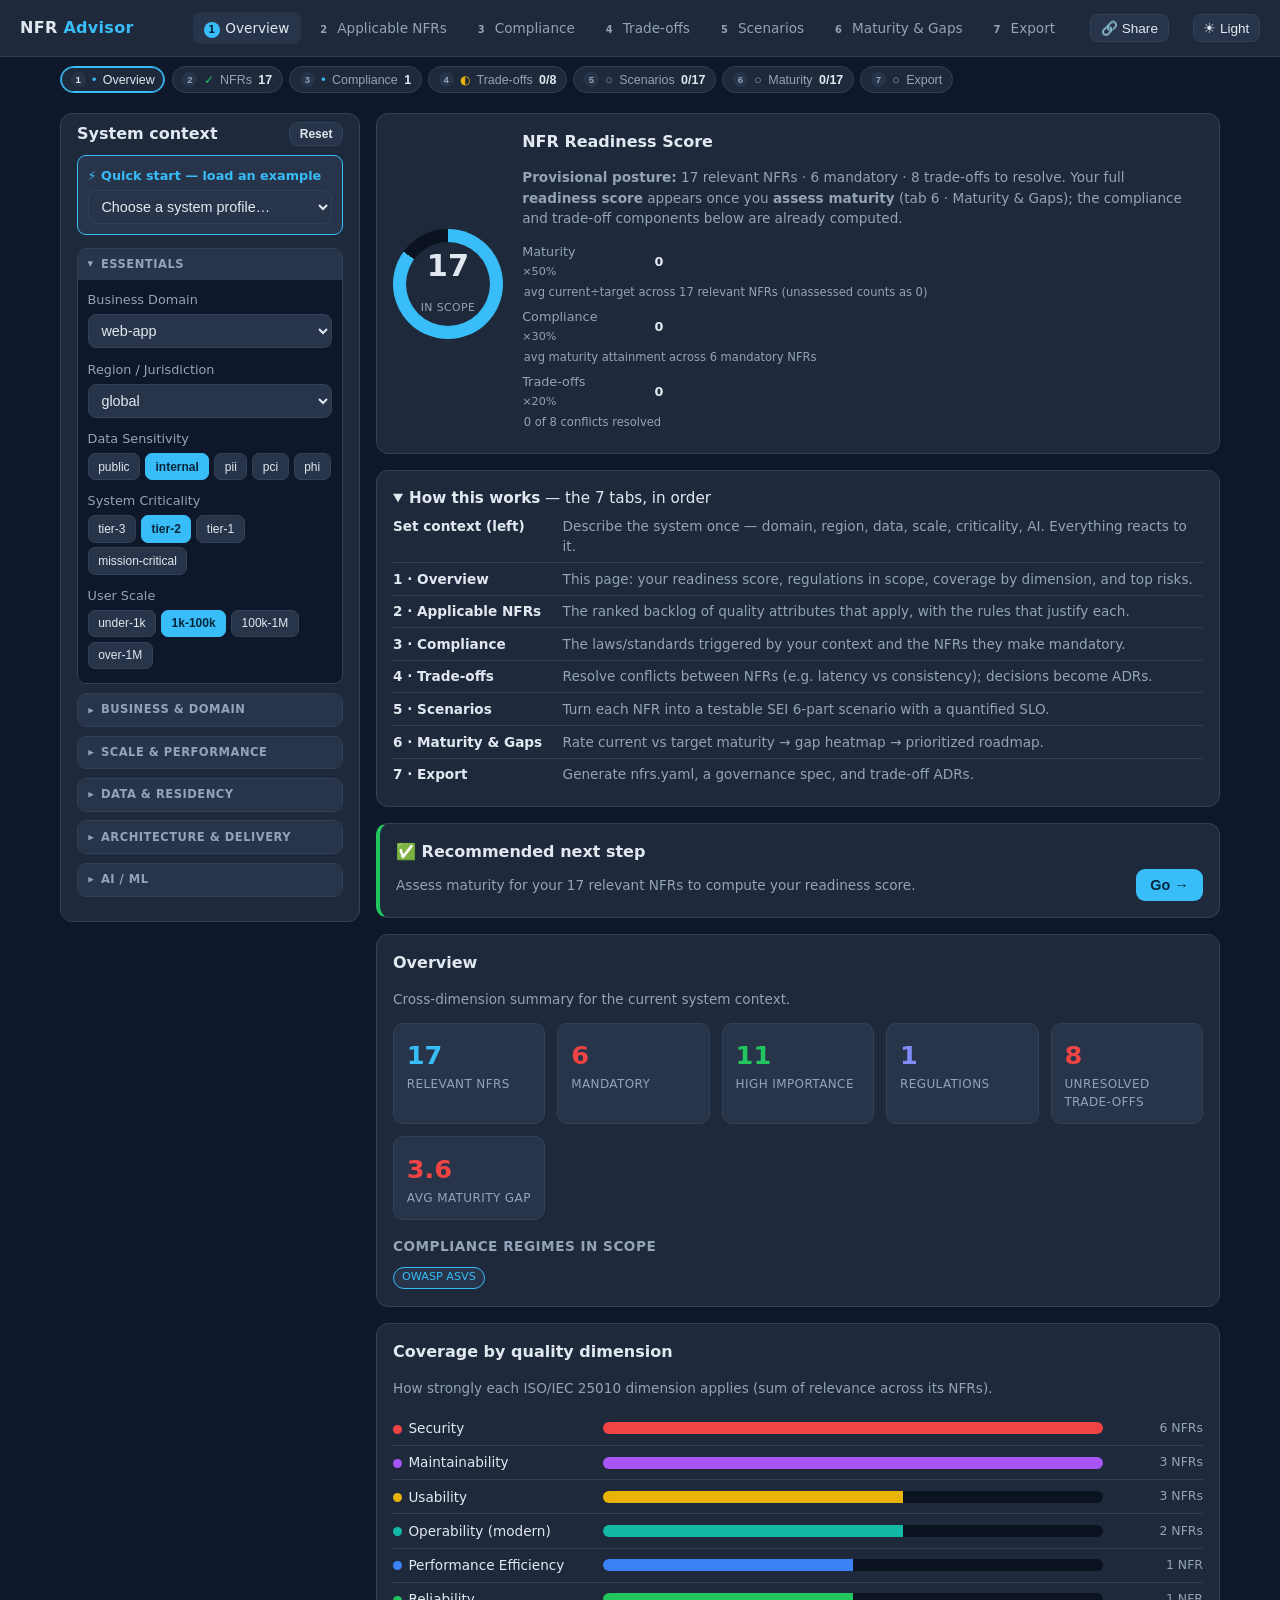
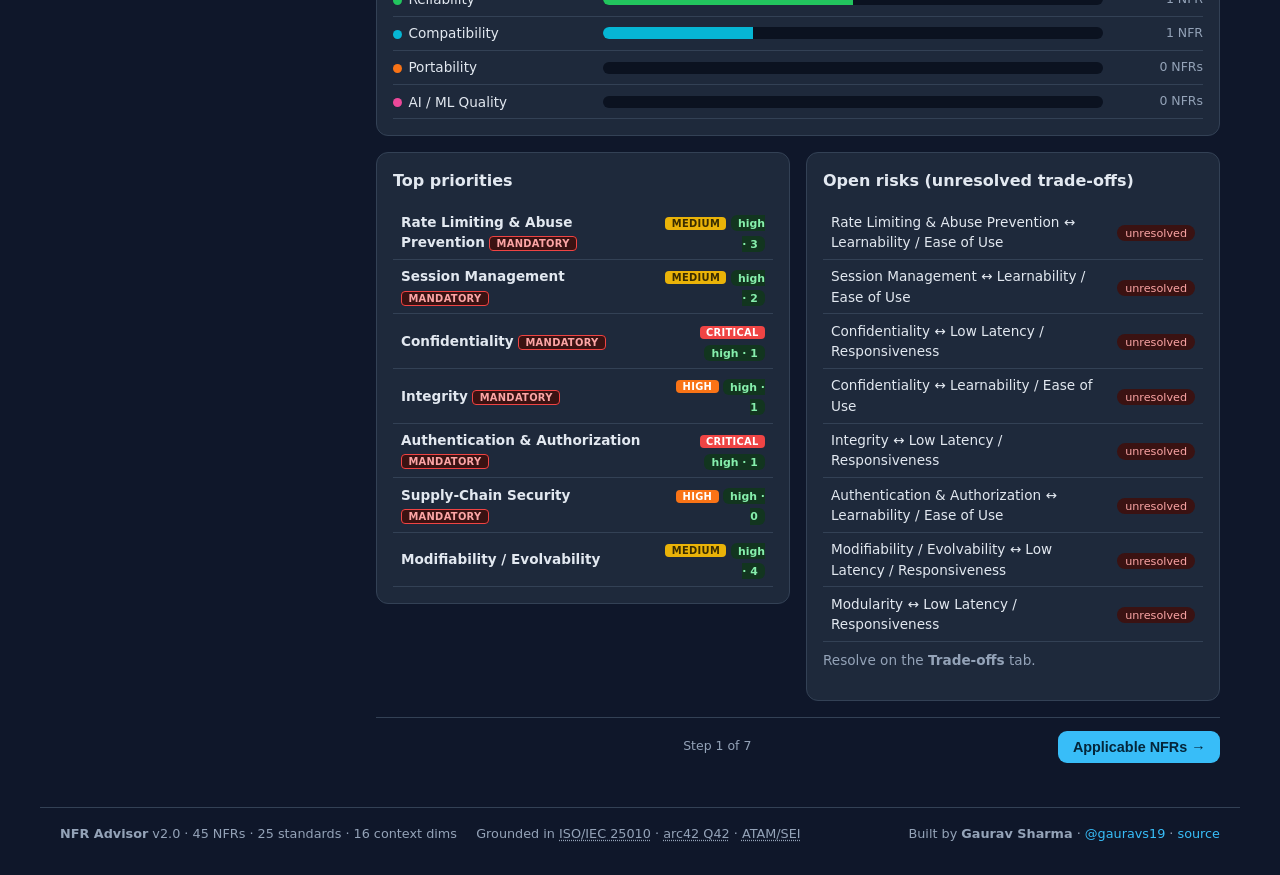
==== commit 06a9d952: "Make the user journey more intuitive (progressive intake, live feedback, progress, hero, jargon) - P" ====
--- a/index.html
+++ b/index.html
@@ -18,6 +18,7 @@
     <button class="theme-toggle" id="shareBtn" title="Copy a shareable link to this assessment">🔗 Share</button>
     <button class="theme-toggle" id="themeToggle" title="Toggle light / dark" aria-label="Toggle theme"></button>
   </header>
+  <nav id="journey" class="journey" aria-label="Workflow progress"></nav>
   <div class="wrap">
     <div class="layout">
       <aside class="panel" id="rail"></aside>
@@ -26,7 +27,10 @@
   </div>
   <footer class="app-footer">
     <span><strong>NFR Advisor</strong> <span id="footVersion">v2</span></span>
-    <span>Grounded in ISO/IEC&nbsp;25010 · arc42&nbsp;Q42 · ATAM/SEI</span>
+    <span>Grounded in
+      <abbr class="term" title="ISO/IEC 25010 — the international standard product-quality model: 9 quality characteristics (performance, reliability, security, maintainability, …) that the catalog is organised by.">ISO/IEC&nbsp;25010</abbr> ·
+      <abbr class="term" title="arc42 Quality Model (Q42) — a practical, scenario-based quality-requirements catalogue from the arc42 architecture-documentation template.">arc42&nbsp;Q42</abbr> ·
+      <abbr class="term" title="ATAM / SEI — Architecture Tradeoff Analysis Method and the SEI 6-part quality-attribute scenario (source · stimulus · artifact · environment · response · measure).">ATAM/SEI</abbr></span>
     <span class="spacer"></span>
     <span>Built by <strong>Gaurav Sharma</strong> ·
       <a href="https://github.com/gauravs19" target="_blank" rel="noopener">@gauravs19</a> ·
--- a/css/style.css
+++ b/css/style.css
@@ -246,6 +246,12 @@
 .sev.medium { background: var(--warn); color: #3a2d00; }
 .sev.low { background: var(--low-bg); color: var(--low-ink); }
 
+/* observability action chip (page / ticket / watch) */
+.obs-action { font-size: 0.7rem; padding: 0.06rem 0.4rem; border-radius: 4px; font-weight: 700; }
+.obs-action.page { background: var(--conflict-bg); color: var(--conflict-ink); }
+.obs-action.ticket { background: var(--med-bg); color: var(--med-ink); }
+.obs-action.watch { background: var(--high-bg); color: var(--high-ink); }
+
 /* mandatory + regulation chips */
 .mand { font-size: 0.62rem; padding: 0.06rem 0.4rem; border-radius: 4px; font-weight: 700; letter-spacing: 0.3px; background: var(--conflict-bg); color: var(--conflict-ink); border: 1px solid var(--bad); }
 .reg-chip { display: inline-block; font-size: 0.7rem; padding: 0.1rem 0.5rem; margin: 0.1rem 0.15rem 0.1rem 0; border-radius: 999px; background: var(--panel-2); border: 1px solid var(--accent); color: var(--accent); }
@@ -305,3 +311,38 @@
 /* accessibility */
 .sr-only { position: absolute; width: 1px; height: 1px; padding: 0; margin: -1px; overflow: hidden; clip: rect(0, 0, 0, 0); white-space: nowrap; border: 0; }
 :focus-visible { outline: 2px solid var(--accent); outline-offset: 2px; border-radius: 4px; }
+
+/* inline jargon term */
+.term { text-decoration: underline dotted; text-underline-offset: 2px; cursor: help; }
+
+/* journey progress strip */
+.journey {
+  max-width: 1200px; margin: 0 auto; padding: 0.6rem 1.25rem 0;
+  display: flex; gap: 0.4rem; overflow-x: auto;
+}
+.jstep {
+  display: flex; align-items: center; gap: 0.4rem; white-space: nowrap;
+  padding: 0.3rem 0.6rem; border-radius: 999px; cursor: pointer;
+  background: var(--panel); border: 1px solid var(--line); color: var(--muted); font-size: 0.78rem;
+}
+.jstep:hover { color: var(--ink); border-color: var(--accent); }
+.jstep.active { border-color: var(--accent); color: var(--ink); box-shadow: 0 0 0 1px var(--accent) inset; }
+.jstep .jnum { display: inline-flex; align-items: center; justify-content: center; width: 15px; height: 15px; border-radius: 50%; background: var(--panel-2); font-size: 0.6rem; font-weight: 700; }
+.jstep .jicon { font-size: 0.78rem; }
+.jstep.done .jicon { color: var(--good); }
+.jstep.partial .jicon { color: var(--warn); }
+.jstep.todo .jicon { color: var(--muted); }
+.jstep.info .jicon { color: var(--accent); }
+.jstep .jnote { font-weight: 700; color: var(--ink); }
+@media (max-width: 560px) { .jstep .jlabel { display: none; } }
+
+/* "what changed" toast */
+.toast {
+  position: fixed; left: 50%; bottom: 1.2rem; transform: translateX(-50%) translateY(140%);
+  display: flex; flex-wrap: wrap; gap: 0.4rem; max-width: 92vw;
+  background: var(--panel); border: 1px solid var(--accent); border-radius: 10px;
+  padding: 0.5rem 0.7rem; box-shadow: 0 6px 24px rgba(0,0,0,0.35);
+  opacity: 0; transition: transform 0.25s ease, opacity 0.25s ease; z-index: 50; pointer-events: none;
+}
+.toast.show { transform: translateX(-50%) translateY(0); opacity: 1; }
+.toast span { font-size: 0.8rem; background: var(--panel-2); border-radius: 6px; padding: 0.15rem 0.5rem; }
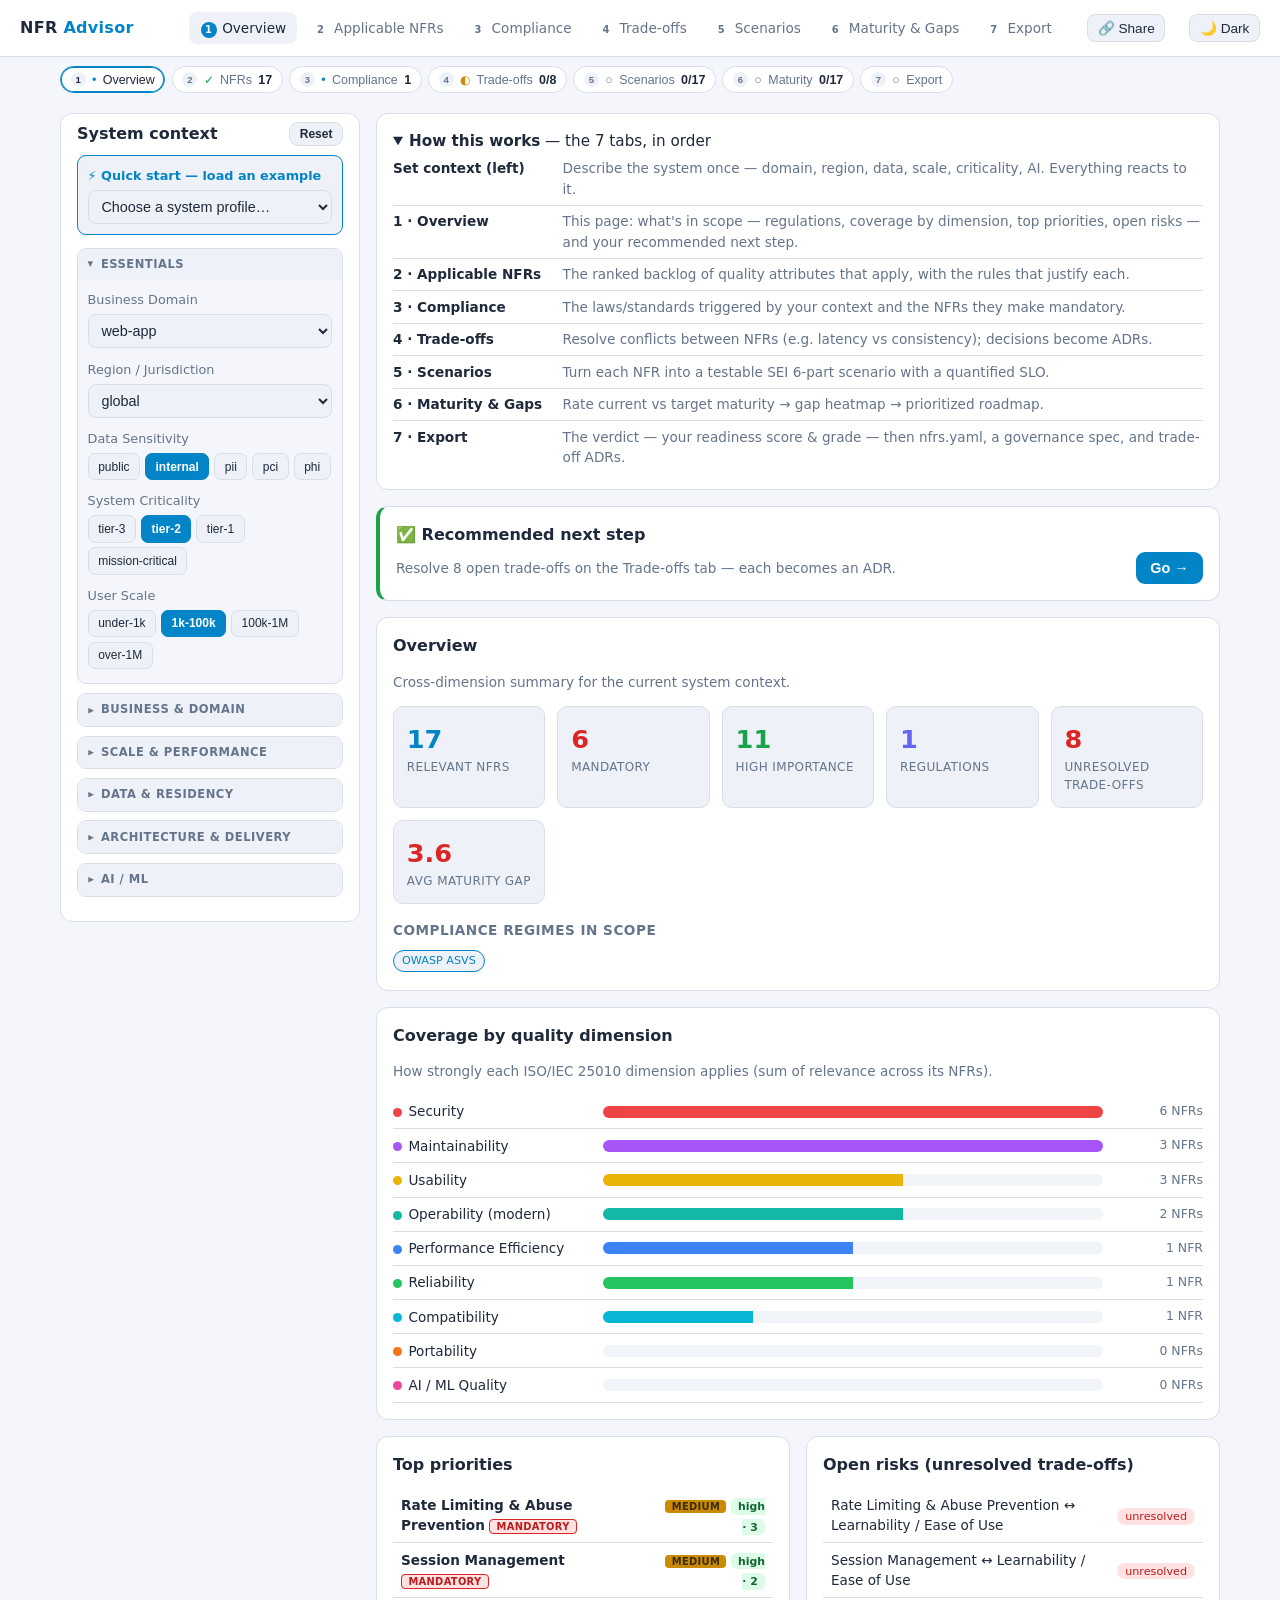
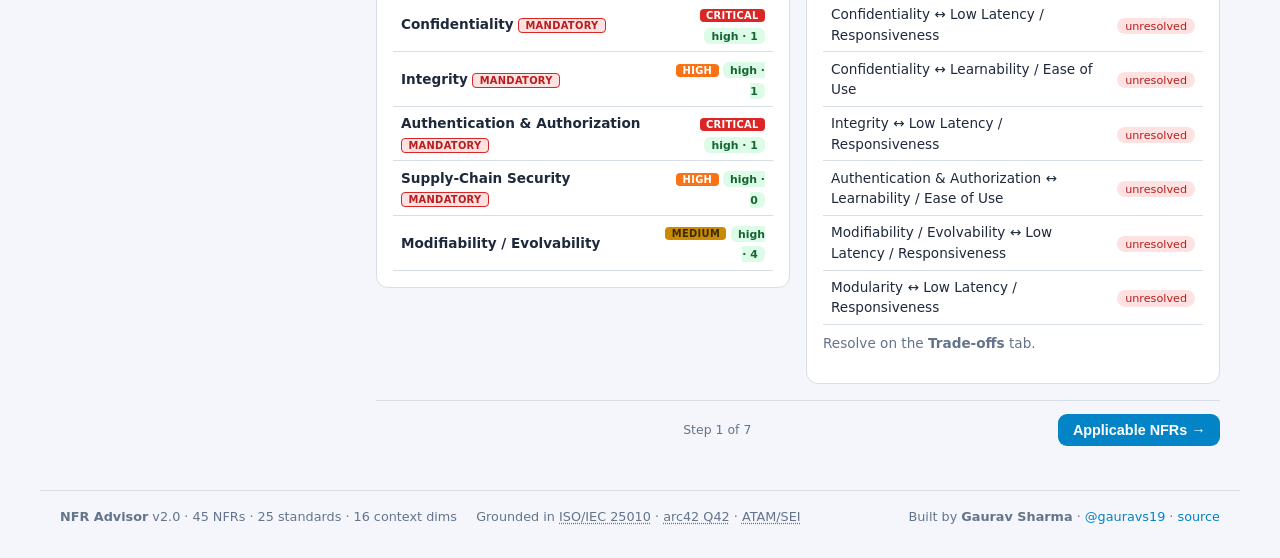
==== commit 3e9a3368: "Compliance: full landscape (disabled out-of-scope + official refs); light default theme - Compliance" ====
--- a/index.html
+++ b/index.html
@@ -7,7 +7,7 @@
   <link rel="icon" href="data:," />
   <script>
     /* apply saved theme before first paint to avoid flash */
-    (function () { try { document.documentElement.setAttribute("data-theme", localStorage.getItem("nfr-theme") || "dark"); } catch (e) { document.documentElement.setAttribute("data-theme", "dark"); } })();
+    (function () { try { document.documentElement.setAttribute("data-theme", localStorage.getItem("nfr-theme") || "light"); } catch (e) { document.documentElement.setAttribute("data-theme", "light"); } })();
   </script>
   <link rel="stylesheet" href="css/style.css" />
 </head>
--- a/css/style.css
+++ b/css/style.css
@@ -161,6 +161,12 @@
 .pill { font-size: 0.7rem; padding: 0.1rem 0.5rem; border-radius: 999px; }
 .pill.conflict { background: var(--conflict-bg); color: var(--conflict-ink); }
 .pill.resolved { background: var(--high-bg); color: var(--high-ink); }
+.pill.off { background: var(--low-bg); color: var(--low-ink); }
+
+/* out-of-scope (disabled) regulation cards */
+.nfr-card.reg-off { opacity: 0.55; }
+.nfr-card.reg-off:hover { opacity: 0.85; }
+.reg-doc { font-size: 0.78rem; white-space: nowrap; }
 
 /* toolbar above tables */
 .toolbar { display: flex; flex-wrap: wrap; gap: 0.5rem; align-items: center; margin-bottom: 0.8rem; }
@@ -195,8 +201,46 @@
 .matrix td.conflict { background: var(--conflict-bg); color: var(--conflict-ink); cursor: pointer; }
 .matrix td.conflict.win { background: var(--win-bg); color: var(--win-ink); }
 .matrix td.conflict.lose { background: var(--lose-bg); color: var(--lose-ink); }
-.matrix td.reinforce { background: var(--reinforce-bg); }
-.matrix td.conflict:hover { outline: 2px solid var(--accent); outline-offset: -2px; }
+.matrix td.conflict.balanced { background: var(--med-bg); color: var(--med-ink); }
+.matrix td.reinforce { background: var(--reinforce-bg); cursor: pointer; }
+.matrix td.conflict:hover, .matrix td.reinforce:hover { outline: 2px solid var(--accent); outline-offset: -2px; }
+
+/* trade-off decision popover / modal */
+.to-backdrop { position: fixed; inset: 0; background: rgba(0,0,0,0.45); z-index: 60; }
+.to-pop {
+  position: fixed; z-index: 61; width: 320px; max-width: 92vw;
+  background: var(--panel); border: 1px solid var(--accent); border-radius: 12px;
+  box-shadow: 0 10px 32px rgba(0,0,0,0.4); padding: 0.85rem;
+}
+.to-pop.modal { left: 50% !important; top: 50% !important; transform: translate(-50%, -50%); }
+.to-head { display: flex; align-items: flex-start; justify-content: space-between; gap: 0.5rem; font-size: 0.95rem; }
+.to-x { background: none; border: none; color: var(--muted); cursor: pointer; font-size: 0.95rem; padding: 0 0.2rem; }
+.to-x:hover { color: var(--ink); }
+.to-tension { margin: 0.4rem 0 0.6rem; }
+.to-q { font-size: 0.8rem; font-weight: 600; margin-bottom: 0.4rem; }
+.to-choices { display: flex; gap: 0.5rem; }
+.to-choice {
+  flex: 1; text-align: left; cursor: pointer; padding: 0.5rem 0.6rem; border-radius: 9px;
+  background: var(--panel-2); border: 1px solid var(--line); color: var(--ink);
+  display: flex; flex-direction: column; gap: 0.2rem;
+}
+.to-choice:hover { border-color: var(--accent); }
+.to-choice.sel { border-color: var(--accent); background: var(--accent); color: var(--on-accent); }
+.to-choice .to-name { font-weight: 700; font-size: 0.82rem; }
+.to-choice .to-slo { font-size: 0.7rem; opacity: 0.85; }
+.to-balanced {
+  width: 100%; margin-top: 0.5rem; cursor: pointer; padding: 0.45rem 0.6rem; border-radius: 9px;
+  background: var(--panel-2); border: 1px solid var(--line); color: var(--ink); font-size: 0.78rem; text-align: left;
+}
+.to-balanced:hover { border-color: var(--warn); }
+.to-balanced.sel { border-color: var(--warn); background: var(--med-bg); color: var(--med-ink); font-weight: 600; }
+.to-rat-l { display: block; font-size: 0.75rem; color: var(--muted); margin: 0.6rem 0 0.25rem; }
+.to-rat { width: 100%; background: var(--panel-2); border: 1px solid var(--line); color: var(--ink); border-radius: 8px; padding: 0.4rem 0.5rem; font: inherit; font-size: 0.82rem; resize: vertical; }
+.to-foot { display: flex; align-items: center; justify-content: space-between; margin-top: 0.55rem; }
+.to-foot .btn { padding: 0.3rem 0.7rem; font-size: 0.78rem; }
+.link-like { background: none; border: none; color: var(--ink); cursor: pointer; padding: 0; font: inherit; text-align: left; }
+.link-like:hover { color: var(--accent); text-decoration: underline; }
+.to-rat-snip { margin-top: 0.2rem; font-style: italic; }
 
 /* theme toggle */
 .theme-toggle {
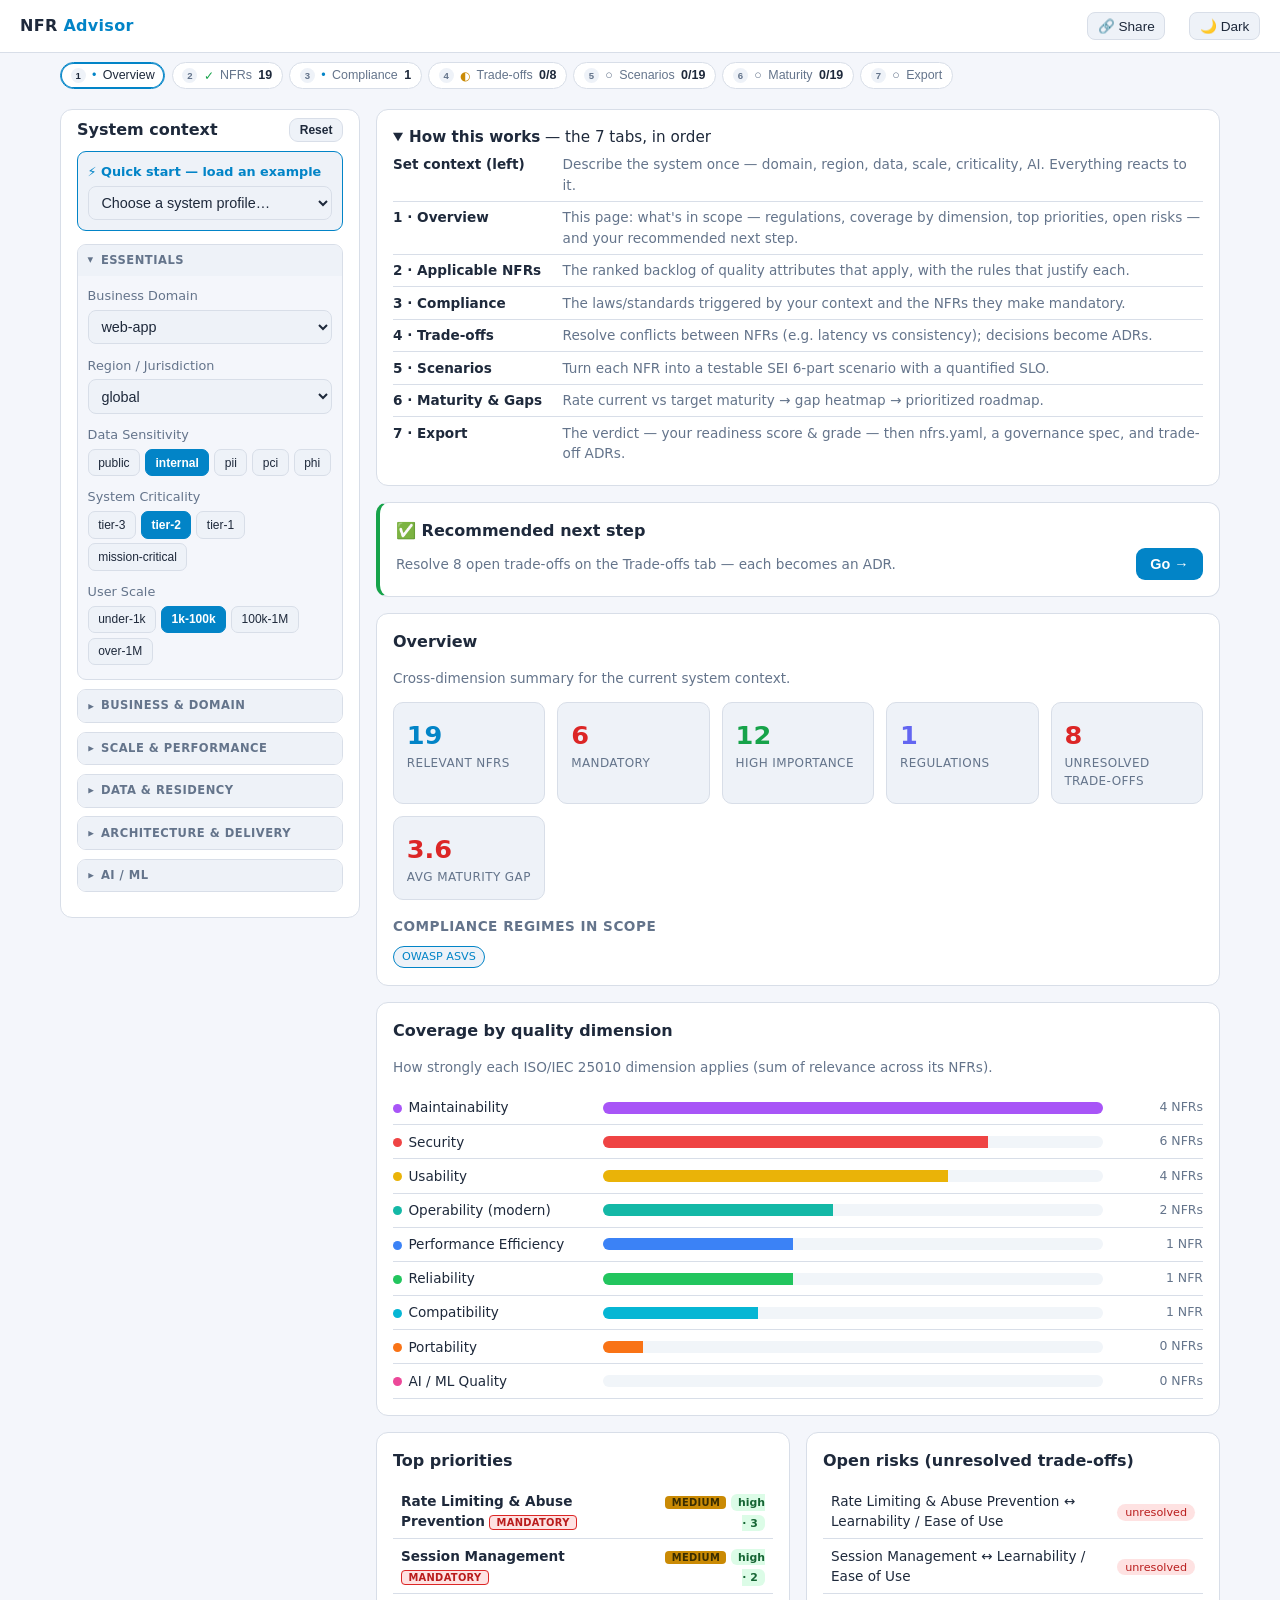
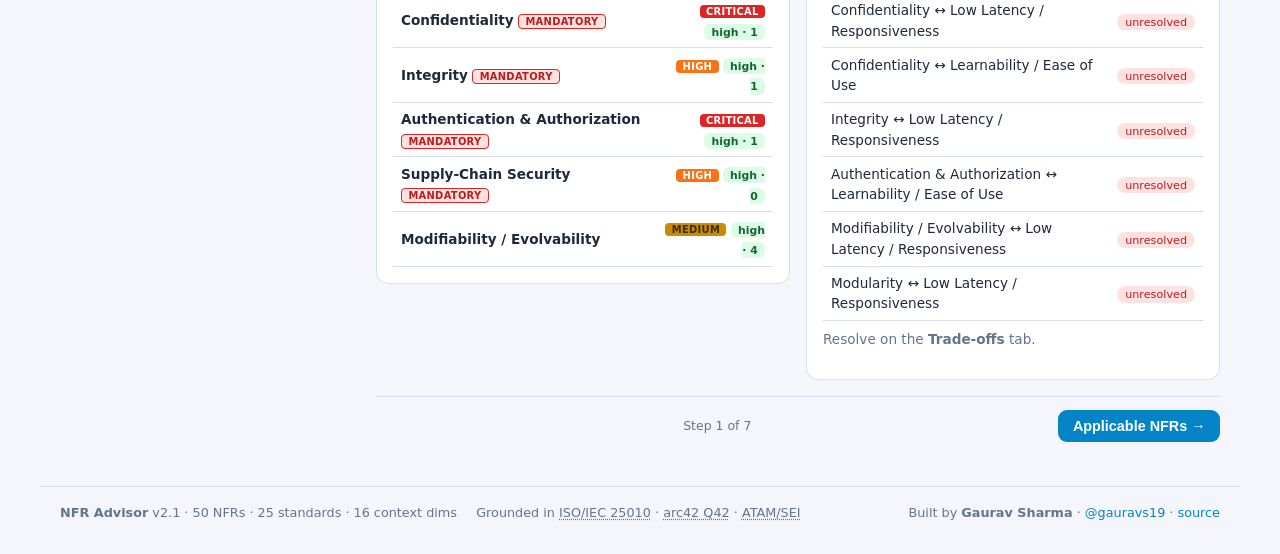
==== commit 6954a01b: "Remove redundant header tab row; chips strip is the sole nav The numbered tab row in the header dupl" ====
--- a/index.html
+++ b/index.html
@@ -14,15 +14,14 @@
 <body>
   <header class="topbar">
     <div class="brand">NFR&nbsp;<span>Advisor</span></div>
-    <nav id="tabs" role="tablist" aria-label="NFR workflow steps"></nav>
     <button class="theme-toggle" id="shareBtn" title="Copy a shareable link to this assessment">🔗 Share</button>
     <button class="theme-toggle" id="themeToggle" title="Toggle light / dark" aria-label="Toggle theme"></button>
   </header>
-  <nav id="journey" class="journey" aria-label="Workflow progress"></nav>
+  <nav id="journey" class="journey" aria-label="Workflow steps"></nav>
   <div class="wrap">
     <div class="layout">
       <aside class="panel" id="rail"></aside>
-      <main id="view" role="tabpanel" tabindex="0"></main>
+      <main id="view"></main>
     </div>
   </div>
   <footer class="app-footer">
--- a/css/style.css
+++ b/css/style.css
@@ -68,16 +68,8 @@
   border-bottom: 1px solid var(--line);
   position: sticky; top: 0; z-index: 10;
 }
-header.topbar .brand { font-weight: 700; letter-spacing: 0.3px; }
+header.topbar .brand { font-weight: 700; letter-spacing: 0.3px; margin-right: auto; }
 header.topbar .brand span { color: var(--accent); }
-header.topbar nav { display: flex; gap: 0.25rem; flex-wrap: wrap; margin-left: auto; }
-header.topbar nav a {
-  padding: 0.35rem 0.7rem; border-radius: 8px; color: var(--muted);
-  font-size: 0.85rem;
-}
-header.topbar nav a.active, header.topbar nav a:hover {
-  background: var(--panel-2); color: var(--ink); text-decoration: none;
-}
 
 .wrap { max-width: 1200px; margin: 0 auto; padding: 1.25rem; }
 .layout { display: grid; grid-template-columns: 300px 1fr; gap: 1rem; align-items: start; }
@@ -309,10 +301,6 @@
 .gap-bar { display: inline-block; width: 64px; height: 8px; border-radius: 4px; background: var(--code-bg); overflow: hidden; vertical-align: middle; margin-right: 0.35rem; }
 .gap-bar > i { display: block; height: 100%; }
 
-/* tab step numbers */
-header.topbar nav a .step { display: inline-flex; align-items: center; justify-content: center; width: 16px; height: 16px; margin-right: 0.35rem; border-radius: 50%; background: var(--panel); color: var(--muted); font-size: 0.62rem; font-weight: 700; }
-header.topbar nav a.active .step { background: var(--accent); color: var(--on-accent); }
-
 /* readiness score panel */
 .score-panel { display: flex; align-items: center; gap: 1.2rem; }
 .score-gauge { flex: 0 0 auto; width: 110px; height: 110px; border-radius: 50%; display: grid; place-items: center; }
